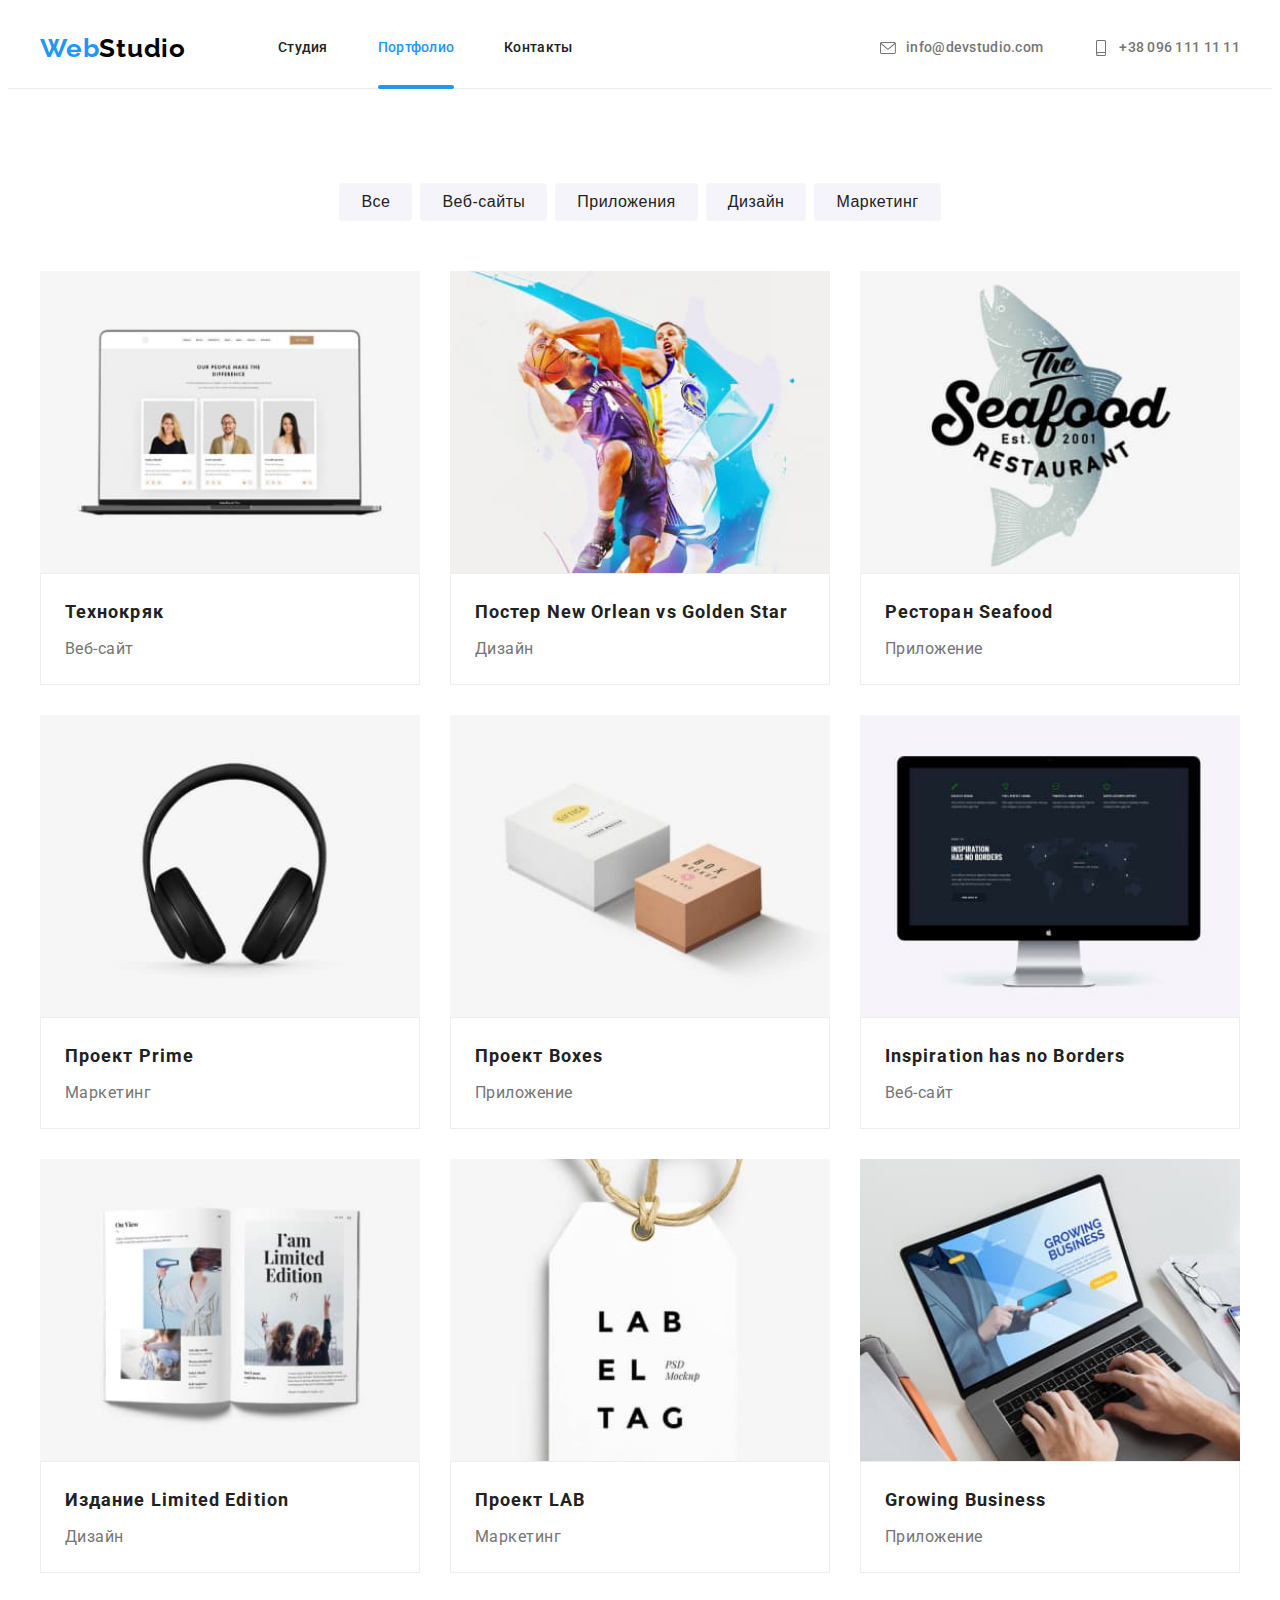
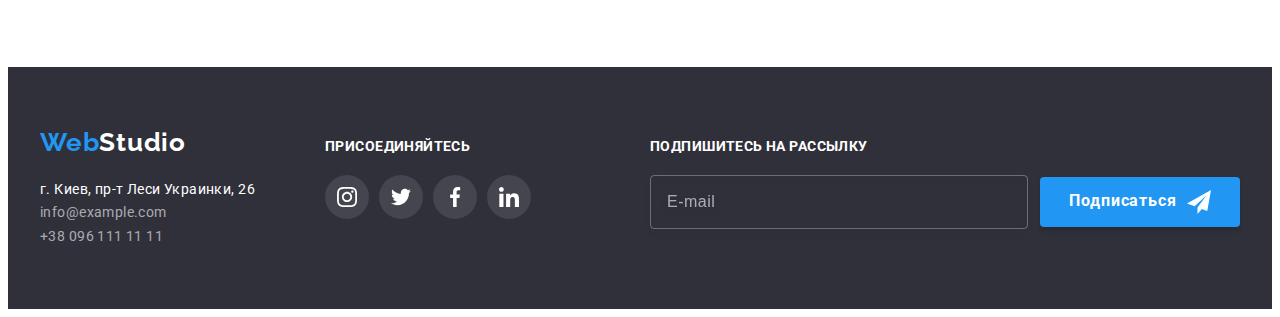
==== portfolio.html @ ab16050d "HW7" ====
<!DOCTYPE html>
<html lang="en">
<head>
    <meta charset="UTF-8">
    <meta http-equiv="X-UA-Compatible" content="IE=edge">
    <meta name="viewport" content="width=device-width, initial-scale=1.0">
    <title>Portfolio</title>
    <link rel="preconnect" href="https://fonts.googleapis.com">
    <link rel="preconnect" href="https://fonts.gstatic.com" crossorigin>
    <link href="https://fonts.googleapis.com/css2?family=Raleway:wght@700&family=Roboto:wght@400;500;700;900&display=swap"
        rel="stylesheet">
    <link rel="stylesheet" href="https://cdnjs.cloudflare.com/ajax/libs/modern-normalize/1.1.0/modern-normalize.min.css"
        integrity="sha512-wpPYUAdjBVSE4KJnH1VR1HeZfpl1ub8YT/NKx4PuQ5NmX2tKuGu6U/JRp5y+Y8XG2tV+wKQpNHVUX03MfMFn9Q=="
        crossorigin="anonymous" referrerpolicy="no-referrer" />    
    <!-- <link rel="stylesheet" href="./css/styles.css"> -->
    <link rel="stylesheet" href="./css/main.min.css">
</head>
<body>
    <header class="header">
    <div class="conteiner header__conteiner">
        <nav class="main-nav">
            <a href="./index.html" class="logo">Web<span class="main-nav__logo">Studio</span></a>
            <ul class="navigation">
                <li class="navigation__item"><a href="./index.html"
                        class="navigation__link">Студия</a></li>
                <li class="navigation__item"><a href="./portfolio.html" class="navigation__link navigation__link--active">Портфолио</a></li>
                <li class="navigation__item"><a href="" class="navigation__link">Контакты</a></li>
            </ul>
        </nav>
        <ul class="connection">
            <li class="connection__item"><a href="mailto:info@devstudio.com" class="connection__link"><svg
                        class="connection__icon">
                        <use href="./images/icons.svg#icon-envelope-hover-1">
                        </use>
                    </svg>info@devstudio.com</a></li>
            <li class="connection__item"><a href="tel:+380961111111" class="connection__link"><svg class="connection__icon">
                        <use href="./images/icons.svg#icon-smartphone-1">
                        </use>
                    </svg>+38 096 111 11 11</a></li>
        </ul>
    </div>
    </header>
    <main>
        <!--Filters-->
        <section class="section">
            <div class="conteiner">
                <h1 class="visually-hidden">Виды наших работ</h1>
                <ul class="filters-list">
                    <li class="item">
                        <button class="button" type="button">Все</button>
                    </li>
                    <li class="item">
                        <button class="button" type="button">Веб-сайты</button>
                    </li>
                    <li class="item">
                        <button class="button" type="button">Приложения</button>
                    </li>
                    <li class="item">
                        <button class="button" type="button">Дизайн</button>
                    </li>
                    <li class="item">
                        <button class="button" type="button">Маркетинг</button>
                    </li>
                </ul>

                <ul class="example-list">
                    <li class="example-item">
                        <a href="" class="example-link">
                            <div class="example-card-overlay">
                                <img src="./images/project1.jpg" alt="проэкт Технокряк" width="370">
                                <p class="example-text-overlay">
                                    Ресурс предлагает комплексные предложения с разным уровнем
                                    функционала и сервисов. Все это позволит посетителю получить
                                    исчерпывающие сведения о компании или частном лице.
                                </p>
                            </div>
                            <div class="example-card">
                                <h2 class="example-title">Технокряк</h2>
                                <p class="example-text">Веб-сайт</p>
                            </div>
                        </a>
                    </li>
                    <li class="example-item">
                        <a href="" class="example-link">
                            <div class="example-card-overlay">
                                <img src="./images/project2.jpg" alt="Постер New Orlean vs Golden Star" width="370">
                                <p class="example-text-overlay">
                                    Ресурс предлагает комплексные предложения с разным уровнем
                                    функционала и сервисов. Все это позволит посетителю получить
                                    исчерпывающие сведения о компании или частном лице.
                                </p>
                            </div>
                                    <div class="example-card">
                                        <h2 class="example-title">Постер New Orlean vs Golden Star</h2>
                                        <p class="example-text">Дизайн</p>
                                    </div>
                        </a>
                    </li>
                    <li class="example-item">
                        <a href="" class="example-link">
                            <div class="example-card-overlay">
                                <img src="./images/project3.jpg" alt="Ресторан Seafood" width="370">
                                <p class="example-text-overlay">
                                    Ресурс предлагает комплексные предложения с разным уровнем
                                    функционала и сервисов. Все это позволит посетителю получить
                                    исчерпывающие сведения о компании или частном лице.
                                </p>
                            </div>
                            <div class="example-card">
                                <h2 class="example-title">Ресторан Seafood</h2>
                                <p class="example-text">Приложение</p>
                            </div>
                        </a>
                    </li>
                    <li class="example-item">
                        <a href="" class="example-link">
                            <div class="example-card-overlay">
                                    <img src="./images/project4.jpg" alt="Проект Prime" width="370">
                                    <p class="example-text-overlay">
                                        Ресурс предлагает комплексные предложения с разным уровнем
                                        функционала и сервисов. Все это позволит посетителю получить
                                        исчерпывающие сведения о компании или частном лице.
                                    </p>
                            </div>
                            <div class="example-card">
                                <h2 class="example-title">Проект Prime</h2>
                                <p class="example-text">Маркетинг</p>
                            </div>
                        </a>
                    </li>
                    <li class="example-item">
                        <a href="" class="example-link">
                            <div class="example-card-overlay">
                                    <img src="./images/project5.jpg" alt="Проект Boxes" width="370">
                                    <p class="example-text-overlay">
                                        Ресурс предлагает комплексные предложения с разным уровнем
                                        функционала и сервисов. Все это позволит посетителю получить
                                        исчерпывающие сведения о компании или частном лице.
                                    </p>
                            </div>
                            <div class="example-card">
                                <h2 class="example-title">Проект Boxes</h2>
                                <p class="example-text">Приложение</p>
                            </div>
                        </a>
                    </li>
                    <li class="example-item">
                        <a href="" class="example-link">
                            <div class="example-card-overlay">
                                    <img src="./images/project6.jpg" alt="Inspiration has no Borders" width="370">
                                    <p class="example-text-overlay">
                                        Ресурс предлагает комплексные предложения с разным уровнем
                                        функционала и сервисов. Все это позволит посетителю получить
                                        исчерпывающие сведения о компании или частном лице.
                                    </p>
                            </div>
                            <div class="example-card">
                                <h2 class="example-title">Inspiration has no Borders</h2>
                                <p class="example-text">Веб-сайт</p>
                            </div>
                        </a>
                    </li>
                    <li class="example-item">
                        <a href="" class="example-link">
                            <div class="example-card-overlay">
                                    <img src="./images/project7.jpg" alt="Издание Limited Edition" width="370">
                                    <p class="example-text-overlay">
                                        Ресурс предлагает комплексные предложения с разным уровнем
                                        функционала и сервисов. Все это позволит посетителю получить
                                        исчерпывающие сведения о компании или частном лице.
                                    </p>
                            </div>
                            <div class="example-card">
                                <h2 class="example-title">Издание Limited Edition</h2>
                                <p class="example-text">Дизайн</p>
                            </div>
                        </a>
                    </li>
                    <li class="example-item">
                        <a href="" class="example-link">
                            <div class="example-card-overlay">
                                    <img src="./images/project8.jpg" alt="Проект LAB" width="370">
                                    <p class="example-text-overlay">
                                        Ресурс предлагает комплексные предложения с разным уровнем
                                        функционала и сервисов. Все это позволит посетителю получить
                                        исчерпывающие сведения о компании или частном лице.
                                    </p>
                            </div>
                            <div class="example-card">
                                <h2 class="example-title">Проект LAB</h2>
                                <p class="example-text">Маркетинг</p>
                            </div>
                        </a>
                    </li>
                    <li class="example-item">
                        <a href="" class="example-link">
                            <div class="example-card-overlay">
                                    <img src="./images/project9.jpg" alt="Growing Business" width="370">
                                    <p class="example-text-overlay">
                                        Ресурс предлагает комплексные предложения с разным уровнем
                                        функционала и сервисов. Все это позволит посетителю получить
                                        исчерпывающие сведения о компании или частном лице.
                                    </p>
                            </div>
                            <div class="example-card">
                                <h2 class="example-title">Growing Business</h2>
                                <p class="example-text">Приложение</p>
                            </div>
                        </a>
                    </li>
                </ul>
            </div>
        </section>
    </main>
    
<!--Address-->

<footer class="footer-content">
    <div class="conteiner footer-cont">
        <div class="footer-address">
            <a href="./index.html" class="logo link">Web<span class="address__logo">Studio</span></a>
            <address class="address">
                <ul class="address__list">
                    <li class="address__item"><a href="https://goo.gl/maps/u7s4JfAXsdi9T45p8" class="address__map"
                            target="_blank" rel="noopener, noindex, nofollow">г. Киев, пр-т Леси Украинки, 26</a></li>
                    <li class="address__item"><a href="mailto:info@example.com" class="address__link">info@example.com
                        </a>
                    </li>
                    <li class="address__item"><a href="tel:+380961111111" class="address__link">+38 096 111 11 11</a>
                    </li>
                </ul>
            </address>
        </div>
        <div class="footer-social">
            <h2 class="footer-social__title">присоединяйтесь</h2>
            <ul class="footer-social__list">
                <li class="footer-social__item">
                    <a href="" class="footer-social__link">
                        <svg class="footer-social__icon" width="20" height="20">
                            <use href="./images/icons.svg#icon-instagram"></use>
                        </svg>
                    </a>
                </li>
                <li class="footer-social__item">
                    <a href="" class="footer-social__link">
                        <svg class="footer-social__icon" width="20" height="20">
                            <use href="./images/icons.svg#icon-twitter"></use>
                        </svg>
                    </a>
                </li>
                <li class="footer-social__item">
                    <a href="" class="footer-social__link">
                        <svg class="footer-social__icon" width="20" height="20">
                            <use href="./images/icons.svg#icon-facebook"></use>
                        </svg>
                    </a>
                </li>
                <li class="footer-social__item">
                    <a href="" class="footer-social__link">
                        <svg class="footer-social__icon" width="20" height="20">
                            <use href="./images/icons.svg#icon-linkedin"></use>
                        </svg>
                    </a>
                </li>
            </ul>
        </div>
        <form class="subscribe-form">
            <label class="subscribe-form__title" for="subscribe-mail">Подпишитесь на рассылку</label>
            <div class="subscribe-form__container">
                <input type="email" placeholder="E-mail" name="subscribe-mail" id="subscribe-mail"
                    class="subscribe-form__mail" />
                <button type="submit" class="subscribe-button">
                    Подписаться
                    <svg class="subscribe-button__icon" width="24" height="24">
                        <use href="./images/icons.svg#icon-icon-send"></use>
                    </svg>
                </button>
            </div>
        </form>
    </div>
</footer>

</body>
</html>
---- css/styles.css ----
:root {
    --header-color: #ffffff;
    --main-title-color: #212121;
    --main-text-color: #757575;
    --accent-color: #2196F3;
    --background-color : #2F303A;
    --header-link : #212121;
    --timing-duration : 250ms cubic-bezier(0.4, 0, 0.2, 1) ;
}
p,
h1,
h2,
h3,
h4,
h5,
h6 {
    margin: 0px;
}

ul {
    list-style: none;
    padding-left: 0px;
    margin: 0px;
}

img {
    display: block;
}

.link {
    text-decoration: none;
}

body {
    font-family: 'Roboto', sans-serif;
    color: var(--main-title-color);
}

.conteiner {
    width: 1200px;
    padding-right: 15px;
    padding-left: 15px;
    margin: 0 auto;
}
.section {
    padding-top: 94px;
    padding-bottom: 94px;
}


.visually-hidden {
    position: absolute;
    white-space: nowrap;
    width: 1px;
    height: 1px;
    overflow: hidden;
    border: 0;
    padding: 0;
    clip: rect(0 0 0 0);
    clip-path: inset(50%);
    margin: -1px;
}

.section__title {
    font-weight: 700;
    font-size: 36px;
    line-height: 1.17;
    letter-spacing: 0.03em;
    color: var(--main-title-color);
    text-align: center;
    margin-bottom: 50px;
}

/* ------------Logo------------- */
.logo {
    font-family: 'Raleway';
    font-weight: 700;
    font-size: 26px;
    line-height: 1.19;
    letter-spacing: 0.03em;
    color: var(--accent-color);
    width: 145px;
    text-decoration: none;
}

.main-nav__logo {
    color: #000000;
}

.address__logo {
    color: var(--header-color);
}

/* --------------Button ----------*/
.button {
    color: var(--title-text-color);
    background-color: #f5f4fa;
    font-weight: 500;
    font-size: 16px;
    line-height: 1.6;
    text-align: center;
    letter-spacing: 0.03em;
    cursor: pointer;
    border: transparent;
    border-radius: 4px;
    padding: 6px 22px;

    transition: background-color var(--timing-duration),
        color var(--timing-duration), box-shadow var(--timing-duration);
}

.button.button__blue {
    width: 200px;
    height: 50px;
    padding-top: 10px;
    padding-bottom: 10px;
    color: var(--header-color);
    background-color: var(--accent-color);
    cursor: pointer;
}

.button.button__blue:hover,
.button.button__blue:focus,
.button.button__blue:active {
    background-color: #1a8feb;
    color: var(--header-color);
}

.button:hover,
.button:focus,
.button:active {
    background-color: var(--accent-color);
    color: var(--header-color);
    box-shadow: 0px 3px 1px rgba(0, 0, 0, 0.1),
        0px 1px 2px rgba(0, 0, 0, 0.08),
        0px 2px 2px rgba(0, 0, 0, 0.12);
    border-radius: 4px;
}


/* ----Header--------- */

.header {
    border-bottom : 1px solid #ececec;
}
.conteiner.header__conteiner {
    display: flex;
    align-items: center;
}
.main-nav {
    display: flex;
    align-items: center;
}
.navigation {
    display: flex;
    align-items: center;
    margin-left: 93px;
}
.navigation__item {
    position: relative;
}

.main-nav .navigation__item:not(:last-child) {
    margin-right: 50px;
}
.navigation__link {
    display: inline-block;
    font-weight: 500;
    font-size: 14px;
    line-height: 1.14;
    letter-spacing: 0.02em;
    color: var(--header-link);
    text-decoration: none;
    list-style: none;
    padding-top: 32px;
    padding-bottom: 32px;

    transition: color var(--timing-duration);
}
.navigation__link:hover,
.navigation__link:focus,
.navigation__link:active {
    color: var(--accent-color);
}
.navigation__link.navigation__link--active {
    color: var(--accent-color);
}

.navigation__link.navigation__link--active::after {
    position: absolute;
    content: "";
    width: 100%;
    height: 4px;
    left: 0;
    bottom: -1px;
    border-radius: 2px;
    background-color: var(--accent-color);
}

.connection {
    display: flex;
    margin-left: auto;
    align-items: center;
}
.connection .connection__item+.connection__item {
    margin-left: 50px;
}
.connection__link {
    font-weight: 500;
    font-size: 14px;
    line-height: 1.14;
    letter-spacing: 0.02em;
    color: var(--main-text-color);
    text-decoration: none;
    list-style: none;
    padding-top: 32px;
    padding-bottom: 32px;

    transition: color var(--timing-duration);
}

.connection__link:hover,
.connection__link:focus,
.connection__link:active {
    color: var(--accent-color);
}
.connection__link:hover .connection__icon,
.connection__link:focus .connection__icon,
.connection__link:active .connection__icon {
    fill: var(--accent-color);
}
.connection .connection__link {
    display: flex;
}
.connection__icon {
    width: 16px;
    height: 16px;
    padding: 0;
    margin: 0 10px 0 0;
    align-items: center;
    fill: #757575;
}

/*----------Hero-------*/
.hero-content {
    max-width: 1600px;
    margin: 0 auto;
    background-image:linear-gradient(rgba(47, 48, 58, 0.4),rgba(47, 48, 58, 0.4)),url(../images/hero.jpg );
    background-color: #C4C4C4;
    background-size: cover;
    background-position: center;
    background-repeat: no-repeat;
    text-align: center;
    padding: 200px 0;
}
.hero-content__title {
    font-weight: 900;
    font-size: 44px;
    line-height: 1.36;
    letter-spacing: 0.06em;
    color: #FFFFFF;
    text-transform: uppercase;
    margin-top: 0px;
    margin-bottom: 30px;
}

/*----------Features-------*/

.features-section__list {
    display: flex;
    align-content: flex-start;
}
.features-section__item {
    width: 270px;
}
.features-section__list .features-section__item+.features-section__item {
    margin-left: 30px;
}
.features-section__title {
    font-weight: 700;
    font-size: 14px;
    line-height: 1.14;
    letter-spacing: 0.03em;
    color: var(--main-title-color);
    text-transform: uppercase;
    margin-top: 0px;
    margin-bottom: 10px;
}
.features-section__text {
    font-size: 14px;
    line-height: 1.71;
    letter-spacing: 0.03em;
    color: var(--main-text-color);
    margin-top: 0px;
    margin-bottom: 0px;
}
.features-section__icon  {
    display: flex;
    margin-bottom: 30px;
    height: 120px;
    background-color: #F5F4FA;
    justify-content: center;
    align-items: center;
}
.features-section__svg {
    width: 70px;
    height: 70px;
    padding: 0;
    margin: 0;
}
/*----------activities-------*/
.activities {
    padding-top: 0;
}

.activities__card-text {
    position: absolute;
    width: 100%;
    height: 70px;
    left: 0;
    bottom: 0;
    
    display: flex;
    justify-content: center;
    align-items: center;
    font-weight: 700;
    font-size: 14px;
    line-height: 1.14;
    
    letter-spacing: 0.03em;
    text-transform: uppercase;
    color: var(--header-color);
    background-color: rgba(47, 48, 58, 0.8);
}

.activities__item {
    position: relative;
}

.activities__list {
    display: flex;
    justify-content: space-between;
}

/*----------Team-------*/

.team {
    background-color: #f5f4fa;
}
.team__list {
    display: flex;
    flex-wrap: wrap;
}
.team__item {
    width: calc(100%-90px) / 4;
    margin-right: 30px;
    text-align: center;
    background: #ffffff;
    box-shadow: 0px 1px 3px rgba(0, 0, 0, 0.12),
    0px 1px 1px rgba(0, 0, 0, 0.14),
    0px 2px 1px rgba(0, 0, 0, 0.2);
    border-radius: 0px 0px 4px 4px;
}
.team__item:nth-child(4) {
    margin-right: 0px;
}
.card__title {
    font-weight: 500;
    font-size: 16px;
    line-height: 1.19;
    letter-spacing: 0.03em;
    color: var(--main-title-color);
    margin-bottom: 10px;
}
.card__text {
    font-size: 16px;
    line-height: 1.19;
    letter-spacing: 0.03em;
    color: var(--main-text-color);
    margin-bottom: 16px;
}
.card {
  padding-top: 30px;
  padding-bottom: 30px;
}
.card__link {
    display: flex;
    width: 44px;
    height: 44px;
    border-radius: 50%;
    justify-content: center;
    align-items: center; 
    background-color: var(--header-color);

    transition: background-color var(--timing-duration);
}

.card__list {
    display: flex;
    justify-content: center;
}
.card__item+.card__item {
    margin-left: 10px;
}
.card__icon {
    fill: #AFB1B8;
}
.card__link:hover,
.card__link:focus,
.card__link:active {
    background-color:var(--accent-color);
}
.card__link:hover .card__icon,
.card__link:focus .card__icon,
.card__link:active .card__icon {
    fill: #FFFFFF;
}

/*-------Client-----------*/
.client-list {
    display: flex;
    justify-content: center;
    align-items: center;
}

.client-list__item+.client-list__item {
    margin-left: 30px;
}
.client-list__link {
  
    width: 170px;
    height: 92px;
    display: flex;
    justify-content: center;
    color: #AFB1B8;
    align-items: center;
    border: 1px solid #AFB1B8;
    box-sizing: border-box;
    border-radius: 4px;
    cursor: pointer;

    transition: color var(--timing-duration), border-color var(--timing-duration);
}
.client-list__link:hover,
.client-list__link:focus,
.client-list__link:active {
    color: var(--accent-color);
    border-color: var(--accent-color);
}
.client-list__icon {
    fill: currentColor;
}

/*-------Footer-------*/
.footer-content {
    background-color: var(--background-color);
    padding-top: 60px;
    padding-bottom: 60px;
}
.address {
    margin-top: 20px;
}
.adddress__list .address__item:not(:last-child) {
    margin-bottom: 9px;
}
.address__map {
    font-family: 'Roboto';
    font-style: normal;
    font-weight: 400;
    font-size: 14px;
    line-height: 1.71;
    letter-spacing: 0.03em;
    color: #FFFFFF;
    text-decoration: none;

    transition: color var(--timing-duration);
}
.address__map:hover,
.address__map:focus,
.address__map:active {
    color: var(--accent-color);
}
.address__link {
    font-family: 'Roboto';
    font-style: normal;
    font-weight: 400;
    font-size: 14px;
    line-height: 1.71;
    letter-spacing: 0.03em;
    color: rgba(255, 255, 255, 0.6);
    text-decoration: none;
    transition: background-color var(--timing-duration);

}
.address__link:hover,
.address__link:focus,
.address__link:active {
    color: var(--accent-color);
}

.footer-social__title {
    display: block;
    font-weight: 700;
    font-size: 14px;
    line-height: 1.14;
    letter-spacing: 0.03em;
    color: var(--header-color);
    text-transform: uppercase;
    margin-top: 0px;
    margin-bottom: 20px;
}
.footer-cont {
    display: flex;
    align-items: baseline;
}
.footer-social {
    margin-left: 70px;
}
.footer-social__link {
    background: rgba(255, 255, 255, 0.1);
    display: flex;
    width: 44px;
    height: 44px;
    border-radius: 50%;
    justify-content: center;
    align-items: center;
    transition: background-color var(--timing-duration);
}

.footer-social__list {
    display: flex;
    justify-content: center;
}

.footer-social__item+.footer-social__item {
    margin-left: 10px;
}

.footer-social__icon {
    fill: #FFFFFF;
}

.footer-social__link:hover,
.footer-social__link:focus,
.footer-social__link:active {
    background-color: var(--accent-color);
}
/* -----Subscribe form----- */
.subscribe-form {
    margin-left: auto;
}

.subscribe-form__container {
    display: flex;
    align-items: center;
}

.subscribe-form__title {
    display: block;
    font-weight: 700;
    font-size: 14px;
    line-height: 1.14;
    margin-bottom: 20px;
    letter-spacing: 0.03em;
    text-transform: uppercase;
    color: var(--header-color);
}

.subscribe-form__mail {
    width: 358px;
    min-height: 50px;
    background-color: transparent;
    margin-right: 12px;
    padding-left: 16px;

    font-size: 16px;
    line-height: 1.25;
    align-items: center;
    letter-spacing: 0.03em;
    color: var(--header-color);

    border: 1px solid rgba(255, 255, 255, 0.3);
    filter: drop-shadow(0px 4px 4px rgba(0, 0, 0, 0.15));
    border-radius: 4px;
    transition: border-color var(--timing-duration);
}

.subscribe-form__mail::placeholder {
    color: rgba(255, 255, 255, 0.6);
}

.subscribe-form__mail:focus {
    border-color: var(--accent-color);
}

.subscribe-button {
    display: flex;
    justify-content: center;
    align-items: center;

    width: 200px;
    height: 50px;
    cursor: pointer;
    color: var(--header-color);
    background-color: var(--accent-color);
    border-color: transparent;

    font-family: inherit;
    font-weight: 700;
    font-size: 16px;
    line-height: 1.8;
    text-align: center;
    letter-spacing: 0.06em;

    box-shadow: 0px 4px 4px rgba(0, 0, 0, 0.15);
    border-radius: 4px;
}

.subscribe-button__icon {
    margin-left: 10px;
}
/*----------Filter-------*/
.filters {
    padding-top: 94px;
    padding-bottom: 94px;
}

.filters-list {
    display: flex;
    justify-content: center;
    margin-bottom: 50px;
}

.filters-list .item:not(:last-child) {
    margin-right: 8px;
}

/*----------Filter result-------*/
.example-list {
    display: flex;
    flex-wrap: wrap;
}
.example-list .example-link:hover,
.example-list .example-link:focus {
    box-shadow: 0px 1px 1px rgba(0, 0, 0, 0.12),
    0px 4px 4px rgba(0, 0, 0, 0.06),
    1px 4px 6px rgba(0, 0, 0, 0.16);
}
.example-item {
    width: calc((100% - 60px) / 3);
    margin-right: 30px;
    margin-bottom: 30px;
    background: #ffffff;
}
.example-title {
    font-weight: 700;
    font-size: 18px;
    line-height: 2;
    letter-spacing: 0.06em;
    color: var(--main-title-color);
    margin-bottom: 4px;
}
.example-text {
    font-size: 16px;
    line-height: 1.88;
    letter-spacing: 0.03em;
    color: var(--main-text-color);
}
.example-item:nth-child(3n) {
    margin-right: 0px;
}

.example-item:nth-last-child(-n + 3) {
    margin-bottom: 0px;
}
.example-link {
    text-decoration: none;
    display: block;
    transition: box-shadow var(--timing-duration);
}

.example-card {
    padding: 20px 24px;
    border: 1px solid #eeeeee;
}
.example-card-overlay {
    position: relative;
    overflow: hidden;
}
.example-text-overlay {
    position: absolute;
    content: "";
    top: 0;
    left: 0;
    width: 100%;
    height: 100%;

    font-size: 18px;
    line-height: 1.5;
    color: var(--header-color);
    padding: 64px 24px;
    background-color: rgba(33, 150, 243, 0.9);
    transform: translateY(100%);
    transition: transform var(--timing-duration);
}
.example-link:hover .example-text-overlay,
.example-link:focus .example-text-overlay {
    transform: translateY(0);
}

.example-text-overlay {
    font-size: 18px;
    line-height: 1.5;
    color: var(--header-color);
    padding: 64px 24px;
}
/* ---------------Modal------------- */
.backdrop {
    position: fixed;
    top: 0;
    left: 0;

    width: 100%;
    height: 100%;
    background-color: rgba(0, 0, 0, 0.2);
    opacity: 1;
    transition: opacity var(--timing-duration),
        visibility var(--timing-duration);
}

.backdrop.is-hidden {
    opacity: 0;
    pointer-events: none;
    visibility: hidden;
}

.backdrop.is-hidden .modal {
    transform: translate(-50%, -50%) scale(0.5);
    transition: transform var(--timing-duration);
}

.modal {
    position: absolute;
    content: "";
    top: 50%;
    left: 50%;
    width: 528px;
    height: 581px;
    color: var(--main-text-color);
    font-family: Roboto, sans-serif;
    letter-spacing: 0.03em;
    background-color: var(--header-color);
    box-shadow: 0px 1px 3px rgba(0, 0, 0, 0.12), 0px 1px 1px rgba(0, 0, 0, 0.14),
        0px 2px 1px rgba(0, 0, 0, 0.2);
    border-radius: 4px;

    transform: translate(-50%, -50%) scale(1);
    transition: transform var(--timing-duration),
        background-color var(--timing-duration),
        box-shadow var(--timing-duration);
}

.modal-button {
    position: absolute;
    content: "";
    top: 8px;
    right: 8px;
    display: flex;
    justify-content: center;
    align-items: center;
    width: 30px;
    height: 30px;
    border-radius: 50%;
    background-color: var(--header-color);
    cursor: pointer;
    border: 1px solid rgba(0, 0, 0, 0.1);
}
.modal-icon {
    fill: currentColor;
    transition: fill var(--timing-duration);
}

.modal-button:hover .modal-icon,
.modal-button:focus .modal-icon {
    fill: var(--accent-color);
}

.form {
    padding: 40px;
    font-size: 12px;
    line-height: 1.16;
    letter-spacing: 0.01em;
}

.modal-title {
    font-weight: 700;
    font-size: 20px;
    line-height: 1.15;
    text-align: center;
    color: var(--main-title-color);
    margin-bottom: 12px;
}

.form-field {
    position: relative;
    margin-bottom: 10px;
}

.form-field.comment {
    margin-bottom: 20px;
}
.form-label {
    display: block;
    width: 100%;
    margin-bottom: 4px;
}

.form-input {
    display: block;
    width: 100%;
    height: 40px;
    padding-left: 42px;
    
    border: 1px solid rgba(33, 33, 33, 0.2);
    border-radius: 4px;
    transition: border-color var(--timing-duration);
}

.form-input:focus,
.form-input:hover {
    border-color: var(--accent-color);
}

.form-input:focus+.form-icon,
.form-input:hover+.form-icon {
    fill: var(--accent-color);
}

.form-icon {
    position: absolute;
    top: 50%;
    left: 12px;
    transform: translateY(-50%);
    transition: fill var(--timing-duration);
}

.form-comment {
    display: block;
    margin-bottom: 4px;
}

.modal-text:hover,
.modal-text:focus {
    border-color: var(--accent-color);
}

.form-check {
    position: relative;
    display: flex;
    justify-content: center;
    align-items: center;
    margin-bottom: 30px;
}

.modal-text {
    display: block;
    width: 100%;
    height: 120px;
    font-size: 12px;
    line-height: 1.16;
    letter-spacing: 0.01em;
    resize: none;
    padding: 12px 16px;

    border: 1px solid rgba(33, 33, 33, 0.2);
    border-radius: 4px;
    transition: border-color var(--timing-duration);
}

.modal-text::placeholder {
    color: rgba(117, 117, 117, 0.5);
}

.check-text {
    display: flex;
    align-items: center;
    font-size: 14px;
    line-height: 1.7;
    letter-spacing: 0.03em;
}

.box-icon {
    display: flex;
    justify-content: center;
    align-items: center;
    width: 16px;
    height: 15px;
    margin-right: 7px;
    border: 2px solid var(--header-link);
    border-radius: 2px;
    transition: background-color var(--timing-duration),
        border-color var(--timing-duration);
}

.check-input:checked+.check-text .box-icon {
    background-color: var(--accent-color);
    border-color: transparent;
}

.submit-button {
    width: 200px;
    height: 50px;

    display: flex;
    align-items: center;
    justify-content: center;

    margin-left: auto;
    margin-right: auto;
    color: var(--header-color);
    background-color: var(--accent-color);

    font-family: inherit;
    font-weight: 700;
    font-size: 16px;
    line-height: 1.8;
    text-align: center;
    letter-spacing: 0.06em;
    cursor: pointer;

    box-shadow: 0px 4px 4px rgba(0, 0, 0, 0.15);
    border-radius: 4px;
    border: transparent
}

.check-icon {
    display: flex;
    justify-content: center;
    align-items: center;
    fill: var(--header-color);
}
.policy-link {
    color: var(--accent-color);
}
---- css/main.min.css ----
body{font-family:"Roboto",sans-serif;color:var(--main-title-color)}p,h1,h2,h3,h4,h5,h6{margin:0px}ul{list-style:none;padding-left:0px;margin:0px}img{display:block;min-width:100%}.visually-hidden{position:absolute;white-space:nowrap;width:1px;height:1px;overflow:hidden;border:0;padding:0;clip:rect(0 0 0 0);clip-path:inset(50%);margin:-1px}:root{--header-color: #ffffff;--main-title-color: #212121;--main-text-color: #757575;--accent-color: #2196F3;--background-color: #2F303A;--header-link: #212121;--timing-duration: 250ms cubic-bezier(0.4, 0, 0.2, 1)}.button{color:var(--title-text-color);background-color:#f5f4fa;font-weight:500;font-size:16px;line-height:1.6;text-align:center;letter-spacing:.03em;cursor:pointer;border:rgba(0,0,0,0);border-radius:4px;padding:6px 22px;transition:background-color var(--timing-duration),color var(--timing-duration),box-shadow var(--timing-duration)}.button.button__blue{width:200px;height:50px;padding-top:10px;padding-bottom:10px;color:var(--header-color);background-color:var(--accent-color);cursor:pointer}.button.button__blue:hover,.button.button__blue:focus,.button.button__blue:active{background-color:#1a8feb;color:var(--header-color)}.button:hover,.button:focus,.button:active{background-color:var(--accent-color);color:var(--header-color);box-shadow:0px 3px 1px rgba(0,0,0,.1),0px 1px 2px rgba(0,0,0,.08),0px 2px 2px rgba(0,0,0,.12);border-radius:4px}.conteiner{width:1200px;padding-right:15px;padding-left:15px;margin:0 auto}.logo{font-family:"Raleway";font-weight:700;font-size:26px;line-height:1.19;letter-spacing:.03em;color:var(--accent-color);width:145px;text-decoration:none}.main-nav__logo{color:#000}.address__logo{color:var(--header-color)}.backdrop{position:fixed;top:0;left:0;width:100%;height:100%;background-color:rgba(0,0,0,.2);opacity:1;transition:opacity var(--timing-duration),visibility var(--timing-duration)}.backdrop.is-hidden{opacity:0;pointer-events:none;visibility:hidden}.backdrop.is-hidden .modal{transform:translate(-50%, -50%) scale(0.5);transition:transform var(--timing-duration)}.modal{position:absolute;content:"";top:50%;left:50%;width:528px;height:581px;color:var(--main-text-color);font-family:Roboto,sans-serif;letter-spacing:.03em;background-color:var(--header-color);box-shadow:0px 1px 3px rgba(0,0,0,.12),0px 1px 1px rgba(0,0,0,.14),0px 2px 1px rgba(0,0,0,.2);border-radius:4px;transform:translate(-50%, -50%) scale(1);transition:transform var(--timing-duration),background-color var(--timing-duration),box-shadow var(--timing-duration)}.modal-button{position:absolute;content:"";top:8px;right:8px;display:flex;justify-content:center;align-items:center;width:30px;height:30px;border-radius:50%;background-color:var(--header-color);cursor:pointer;border:1px solid rgba(0,0,0,.1)}.modal-icon{fill:currentColor;transition:fill var(--timing-duration)}.modal-button:hover .modal-icon,.modal-button:focus .modal-icon{fill:var(--accent-color)}.form{padding:40px;font-size:12px;line-height:1.16;letter-spacing:.01em}.modal-title{font-weight:700;font-size:20px;line-height:1.15;text-align:center;color:var(--main-title-color);margin-bottom:12px}.form-field{position:relative;margin-bottom:10px}.form-field.comment{margin-bottom:20px}.form-label{display:block;width:100%;margin-bottom:4px}.form-input{display:block;width:100%;height:40px;padding-left:42px;border:1px solid rgba(33,33,33,.2);border-radius:4px;transition:border-color var(--timing-duration)}.form-input:focus,.form-input:hover{border-color:var(--accent-color)}.form-input:focus+.form-icon,.form-input:hover+.form-icon{fill:var(--accent-color)}.form-icon{position:absolute;top:50%;left:12px;transform:translateY(-50%);transition:fill var(--timing-duration)}.form-comment{display:block;margin-bottom:4px}.modal-text:hover,.modal-text:focus{border-color:var(--accent-color)}.form-check{position:relative;display:flex;justify-content:center;align-items:center;margin-bottom:30px}.modal-text{display:block;width:100%;height:120px;font-size:12px;line-height:1.16;letter-spacing:.01em;resize:none;padding:12px 16px;border:1px solid rgba(33,33,33,.2);border-radius:4px;transition:border-color var(--timing-duration)}.modal-text::placeholder{color:rgba(117,117,117,.5)}.check-text{display:flex;align-items:center;font-size:14px;line-height:1.7;letter-spacing:.03em}.box-icon{display:flex;justify-content:center;align-items:center;width:16px;height:15px;margin-right:7px;border:2px solid var(--header-link);border-radius:2px;transition:background-color var(--timing-duration),border-color var(--timing-duration)}.check-input:checked+.check-text .box-icon{background-color:var(--accent-color);border-color:rgba(0,0,0,0)}.submit-button{width:200px;height:50px;display:flex;align-items:center;justify-content:center;margin-left:auto;margin-right:auto;color:var(--header-color);background-color:var(--accent-color);font-family:inherit;font-weight:700;font-size:16px;line-height:1.8;text-align:center;letter-spacing:.06em;cursor:pointer;box-shadow:0px 4px 4px rgba(0,0,0,.15);border-radius:4px;border:rgba(0,0,0,0)}.check-icon{display:flex;justify-content:center;align-items:center;fill:var(--header-color)}.policy-link{color:var(--accent-color)}.section__title{font-weight:700;font-size:36px;line-height:1.17;letter-spacing:.03em;color:var(--main-title-color);text-align:center;margin-bottom:50px}.section{padding-top:94px;padding-bottom:94px}.main-nav{display:flex;align-items:center}.navigation{display:flex;align-items:center;margin-left:93px}.navigation__item{position:relative}.navigation__item:not(:last-child){margin-right:50px}.navigation__link{display:inline-block;font-weight:500;font-size:14px;line-height:1.14;letter-spacing:.02em;color:var(--header-link);text-decoration:none;list-style:none;padding-top:32px;padding-bottom:32px;transition:color var(--timing-duration)}.navigation__link:hover,.navigation__link:focus,.navigation__link:active{color:var(--accent-color)}.navigation__link.navigation__link--active{color:var(--accent-color)}.navigation__link.navigation__link--active::after{position:absolute;content:"";width:100%;height:4px;left:0;bottom:-1px;border-radius:2px;background-color:var(--accent-color)}.header{border-bottom:1px solid #ececec}.conteiner.header__conteiner{display:flex;align-items:center}.connection{display:flex;margin-left:auto;align-items:center}.connection__link{font-weight:500;font-size:14px;line-height:1.14;letter-spacing:.02em;color:var(--main-text-color);text-decoration:none;list-style:none;padding-top:32px;padding-bottom:32px;transition:color var(--timing-duration)}.connection__link:hover,.connection__link:focus,.connection__link:active{color:var(--accent-color)}.connection .connection__item+.connection__item{margin-left:50px}.connection__link{font-weight:500;font-size:14px;line-height:1.14;letter-spacing:.02em;color:var(--main-text-color);text-decoration:none;list-style:none;padding-top:32px;padding-bottom:32px;transition:color var(--timing-duration)}.connection__link:hover,.connection__link:focus,.connection__link:active{color:var(--accent-color)}.connection__link:hover .connection__icon,.connection__link:focus .connection__icon,.connection__link:active .connection__icon{fill:var(--accent-color)}.connection .connection__link{display:flex}.connection__icon{width:16px;height:16px;padding:0;margin:0 10px 0 0;align-items:center;fill:#757575}.hero-content{max-width:1600px;margin:0 auto;background-image:linear-gradient(rgba(47, 48, 58, 0.4), rgba(47, 48, 58, 0.4)),url(../images/hero.jpg);background-color:#c4c4c4;background-size:cover;background-position:center;background-repeat:no-repeat;text-align:center;padding:200px 0}.hero-content__title{font-weight:900;font-size:44px;line-height:1.36;letter-spacing:.06em;color:#fff;text-transform:uppercase;margin-top:0px;margin-bottom:30px}.features-section__list{display:flex;align-content:flex-start}.features-section__item{width:270px}.features-section__list .features-section__item+.features-section__item{margin-left:30px}.features-section__title{font-weight:700;font-size:14px;line-height:1.14;letter-spacing:.03em;color:var(--main-title-color);text-transform:uppercase;margin-top:0px;margin-bottom:10px}.features-section__text{font-size:14px;line-height:1.71;letter-spacing:.03em;color:var(--main-text-color);margin-top:0px;margin-bottom:0px}.features-section__icon{display:flex;margin-bottom:30px;height:120px;background-color:#f5f4fa;justify-content:center;align-items:center}.features-section__svg{width:70px;height:70px;padding:0;margin:0}.activities{padding-top:0}.activities__card-text{position:absolute;width:100%;height:70px;left:0;bottom:0;display:flex;justify-content:center;align-items:center;font-weight:700;font-size:14px;line-height:1.14;letter-spacing:.03em;text-transform:uppercase;color:var(--header-color);background-color:rgba(47,48,58,.8)}.activities__item{position:relative}.activities__list{display:flex;justify-content:space-between}.team{background-color:#f5f4fa}.team__list{display:flex;flex-wrap:wrap}.team__item{width:calc(100% - 90px)/4;margin-right:30px;text-align:center;background:#fff;box-shadow:0px 1px 3px rgba(0,0,0,.12),0px 1px 1px rgba(0,0,0,.14),0px 2px 1px rgba(0,0,0,.2);border-radius:0px 0px 4px 4px}.team__item:nth-child(4){margin-right:0px}.card__title{font-weight:500;font-size:16px;line-height:1.19;letter-spacing:.03em;color:var(--main-title-color);margin-bottom:10px}.card__text{font-size:16px;line-height:1.19;letter-spacing:.03em;color:var(--main-text-color);margin-bottom:16px}.card{padding-top:30px;padding-bottom:30px}.card__list{display:flex;justify-content:center}.card__icon{fill:#afb1b8}.card__link{display:flex;width:44px;height:44px;border-radius:50%;justify-content:center;align-items:center;background-color:var(--header-color);transition:background-color var(--timing-duration)}.card__link:hover,.card__link:focus,.card__link:active{background-color:var(--accent-color)}.card__link:hover .card__icon,.card__link:focus .card__icon,.card__link:active .card__icon{fill:#fff}.card__item+.card__item{margin-left:10px}.client-list{display:flex;justify-content:center;align-items:center}.client-list__icon{fill:currentColor}.client-list__item+.client-list__item{margin-left:30px}.client-list__link{width:170px;height:92px;display:flex;justify-content:center;color:#afb1b8;align-items:center;border:1px solid #afb1b8;box-sizing:border-box;border-radius:4px;cursor:pointer;transition:color var(--timing-duration),border-color var(--timing-duration)}.client-list__link:hover,.client-list__link:focus,.client-list__link:active{color:var(--accent-color);border-color:var(--accent-color)}.filters{padding-top:94px;padding-bottom:94px}.filters-list{display:flex;justify-content:center;margin-bottom:50px}.filters-list .item:not(:last-child){margin-right:8px}.example-list{display:flex;flex-wrap:wrap}.example-list .example-link:hover,.example-list .example-link:focus{box-shadow:0px 1px 1px rgba(0,0,0,.12),0px 4px 4px rgba(0,0,0,.06),1px 4px 6px rgba(0,0,0,.16)}.example-item{width:calc((100% - 60px)/3);margin-right:30px;margin-bottom:30px;background:#fff}.example-title{font-weight:700;font-size:18px;line-height:2;letter-spacing:.06em;color:var(--main-title-color);margin-bottom:4px}.example-text{font-size:16px;line-height:1.88;letter-spacing:.03em;color:var(--main-text-color)}.example-item:nth-child(3n){margin-right:0px}.example-item:nth-last-child(-n+3){margin-bottom:0px}.example-link{text-decoration:none;display:block;transition:box-shadow var(--timing-duration)}.example-card{padding:20px 24px;border:1px solid #eee}.example-card-overlay{position:relative;overflow:hidden}.example-text-overlay{position:absolute;content:"";top:0;left:0;width:100%;height:100%;font-size:18px;line-height:1.5;color:var(--header-color);padding:64px 24px;background-color:rgba(33,150,243,.9);transform:translateY(100%);transition:transform var(--timing-duration)}.link{text-decoration:none}.example-link:hover .example-text-overlay,.example-link:focus .example-text-overlay{transform:translateY(0)}.example-text-overlay{font-size:18px;line-height:1.5;color:var(--header-color);padding:64px 24px}.footer-content{background-color:var(--background-color);padding-top:60px;padding-bottom:60px}.address{margin-top:20px}.address__link{font-family:"Roboto";font-style:normal;font-weight:400;font-size:14px;line-height:1.71;letter-spacing:.03em;color:rgba(255,255,255,.6);text-decoration:none;transition:background-color var(--timing-duration)}.address__link:hover,.address__link:focus,.address__link:active{color:var(--accent-color)}.address__map{font-family:"Roboto";font-style:normal;font-weight:400;font-size:14px;line-height:1.71;letter-spacing:.03em;color:#fff;text-decoration:none;transition:color var(--timing-duration)}.address__map:hover,.address__map:focus,.address__map:active{color:var(--accent-color)}.adddress__list .address__item:not(:last-child){margin-bottom:9px}.footer-social__title{display:block;font-weight:700;font-size:14px;line-height:1.14;letter-spacing:.03em;color:var(--header-color);text-transform:uppercase;margin-top:0px;margin-bottom:20px}.footer-cont{display:flex;align-items:baseline}.footer-social{margin-left:70px}.footer-social__icon{fill:#fff}.footer-social__list{display:flex;justify-content:center}.footer-social__link{background:rgba(255,255,255,.1);display:flex;width:44px;height:44px;border-radius:50%;justify-content:center;align-items:center;transition:background-color var(--timing-duration)}.footer-social__link:hover,.footer-social__link:focus,.footer-social__link:active{background-color:var(--accent-color)}.footer-social__item+.footer-social__item{margin-left:10px}.subscribe-form{margin-left:auto}.subscribe-form__container{display:flex;align-items:center}.subscribe-form__title{display:block;font-weight:700;font-size:14px;line-height:1.14;margin-bottom:20px;letter-spacing:.03em;text-transform:uppercase;color:var(--header-color)}.subscribe-form__mail{width:358px;min-height:50px;background-color:rgba(0,0,0,0);margin-right:12px;padding-left:16px;font-size:16px;line-height:1.25;align-items:center;letter-spacing:.03em;color:var(--header-color);border:1px solid rgba(255,255,255,.3);filter:drop-shadow(0px 4px 4px rgba(0, 0, 0, 0.15));border-radius:4px;transition:border-color var(--timing-duration)}.subscribe-form__mail::placeholder{color:rgba(255,255,255,.6)}.subscribe-form__mail:focus{border-color:var(--accent-color)}.subscribe-button{display:flex;justify-content:center;align-items:center;width:200px;height:50px;cursor:pointer;color:var(--header-color);background-color:var(--accent-color);border-color:rgba(0,0,0,0);font-family:inherit;font-weight:700;font-size:16px;line-height:1.8;text-align:center;letter-spacing:.06em;box-shadow:0px 4px 4px rgba(0,0,0,.15);border-radius:4px}.subscribe-button__icon{margin-left:10px}/*# sourceMappingURL=main.min.css.map */
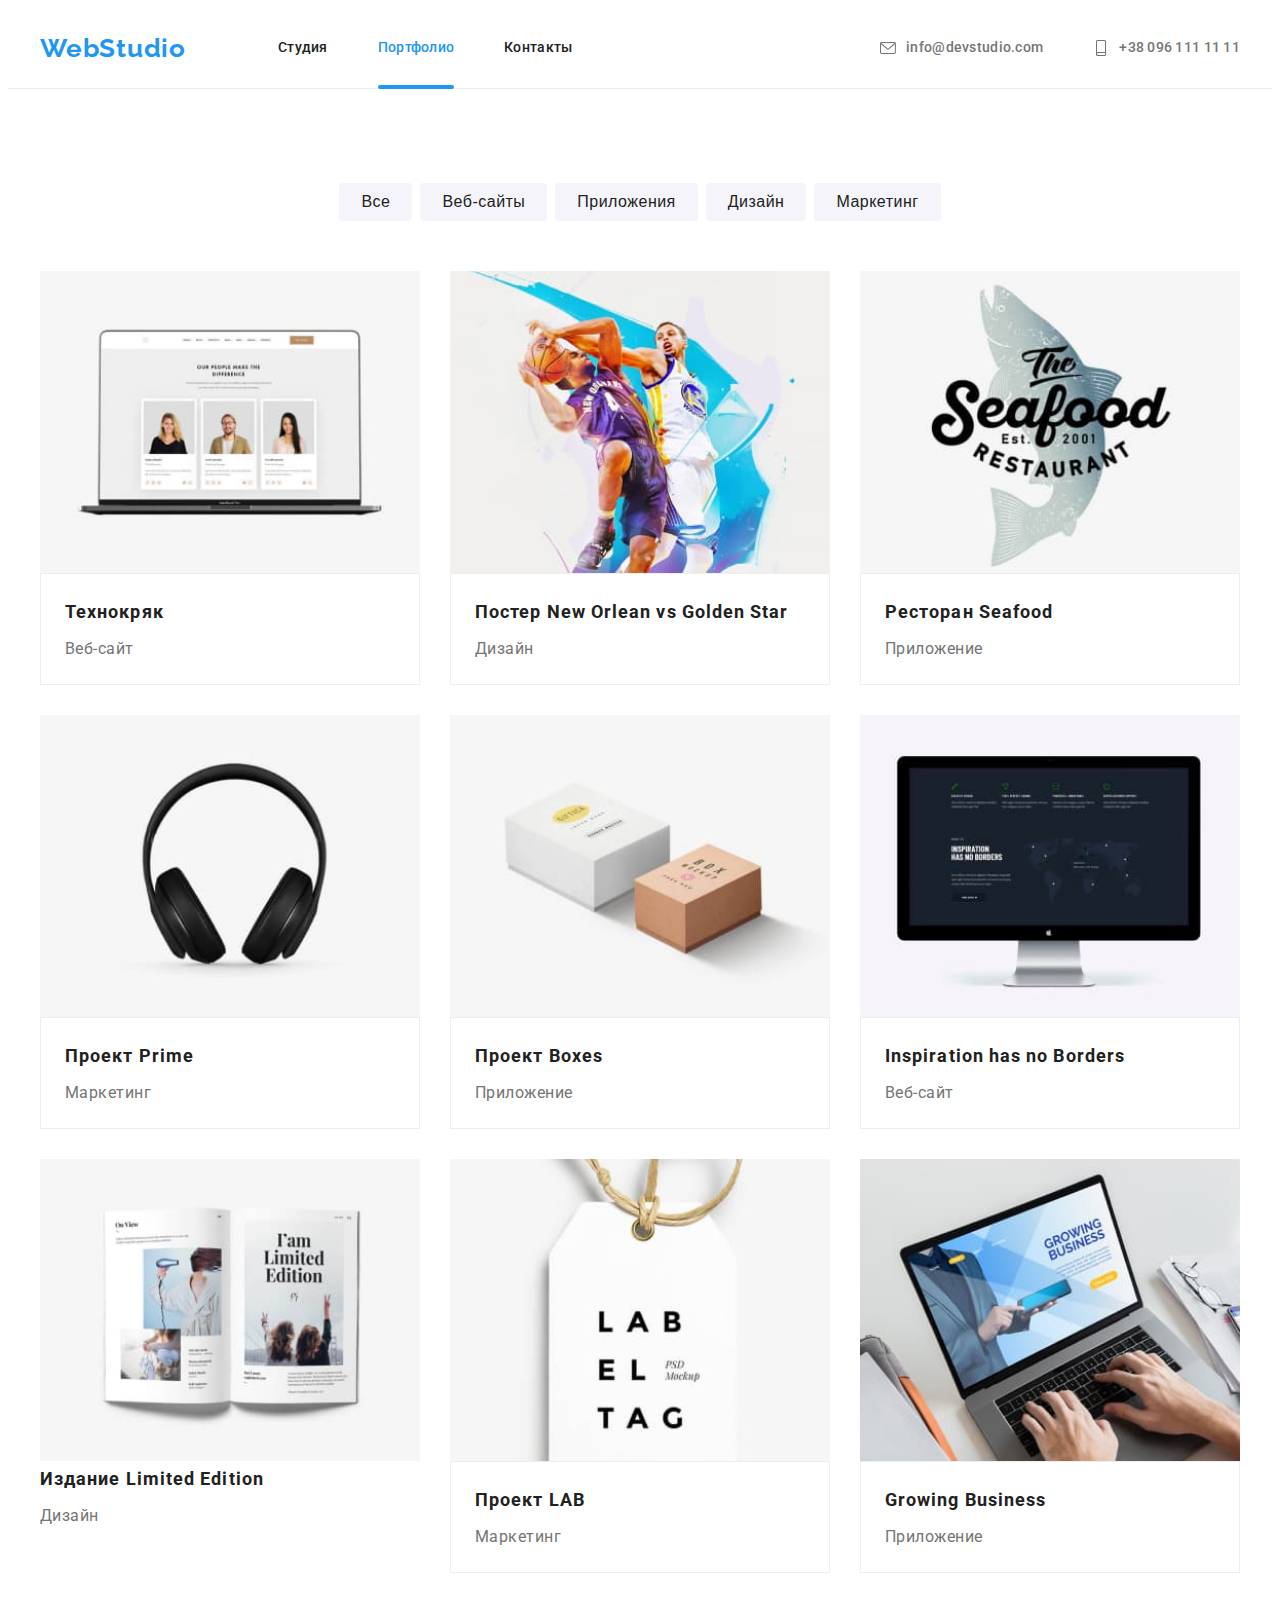
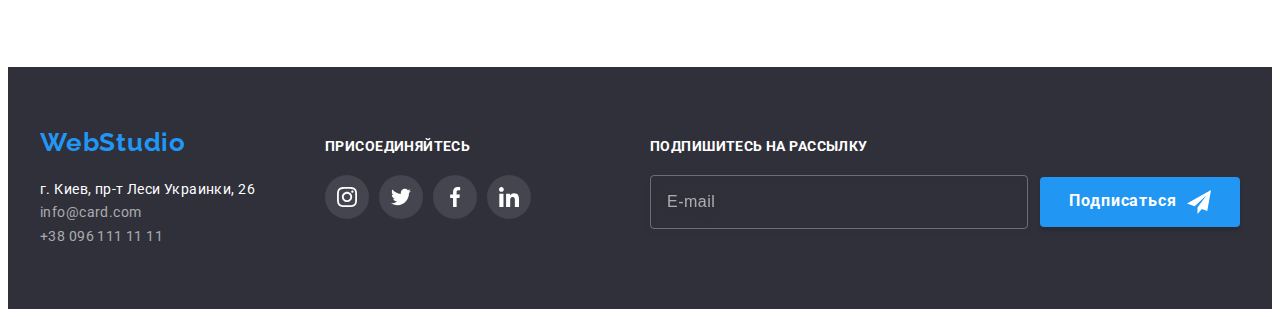
==== commit b14673a7: "revision" ====
--- a/portfolio.html
+++ b/portfolio.html
@@ -46,165 +46,165 @@
             <div class="conteiner">
                 <h1 class="visually-hidden">Виды наших работ</h1>
                 <ul class="filters-list">
-                    <li class="item">
+                    <li class="filters-list-item">
                         <button class="button" type="button">Все</button>
                     </li>
-                    <li class="item">
+                    <li class="filters-list-item">
                         <button class="button" type="button">Веб-сайты</button>
                     </li>
-                    <li class="item">
+                    <li class="filters-list-item">
                         <button class="button" type="button">Приложения</button>
                     </li>
-                    <li class="item">
+                    <li class="filters-list-item">
                         <button class="button" type="button">Дизайн</button>
                     </li>
-                    <li class="item">
+                    <li class="filters-list-item">
                         <button class="button" type="button">Маркетинг</button>
                     </li>
                 </ul>
 
-                <ul class="example-list">
-                    <li class="example-item">
-                        <a href="" class="example-link">
-                            <div class="example-card-overlay">
+                <ul class="card-list">
+                    <li class="card-list__item">
+                        <a href="" class="card-list__link">
+                            <div class="card-list__overlay">
                                 <img src="./images/project1.jpg" alt="проэкт Технокряк" width="370">
-                                <p class="example-text-overlay">
+                                <p class="card-box__text-overlay">
                                     Ресурс предлагает комплексные предложения с разным уровнем
                                     функционала и сервисов. Все это позволит посетителю получить
                                     исчерпывающие сведения о компании или частном лице.
                                 </p>
                             </div>
-                            <div class="example-card">
-                                <h2 class="example-title">Технокряк</h2>
-                                <p class="example-text">Веб-сайт</p>
-                            </div>
-                        </a>
-                    </li>
-                    <li class="example-item">
-                        <a href="" class="example-link">
-                            <div class="example-card-overlay">
+                            <div class="card-box">
+                                <h2 class="card-box__title">Технокряк</h2>
+                                <p class="card-box__text">Веб-сайт</p>
+                            </div>
+                        </a>
+                    </li>
+                    <li class="card-list__item">
+                        <a href="" class="card-list__link">
+                            <div class="card-list__overlay">
                                 <img src="./images/project2.jpg" alt="Постер New Orlean vs Golden Star" width="370">
-                                <p class="example-text-overlay">
+                                <p class="card-box__text-overlay">
                                     Ресурс предлагает комплексные предложения с разным уровнем
                                     функционала и сервисов. Все это позволит посетителю получить
                                     исчерпывающие сведения о компании или частном лице.
                                 </p>
                             </div>
-                                    <div class="example-card">
-                                        <h2 class="example-title">Постер New Orlean vs Golden Star</h2>
-                                        <p class="example-text">Дизайн</p>
+                                    <div class="card-box">
+                                        <h2 class="card-box__title">Постер New Orlean vs Golden Star</h2>
+                                        <p class="card-box__text">Дизайн</p>
                                     </div>
                         </a>
                     </li>
-                    <li class="example-item">
-                        <a href="" class="example-link">
-                            <div class="example-card-overlay">
+                    <li class="card-list__item">
+                        <a href="" class="card-list__link">
+                            <div class="card-list__overlay">
                                 <img src="./images/project3.jpg" alt="Ресторан Seafood" width="370">
-                                <p class="example-text-overlay">
+                                <p class="card-box__text-overlay">
                                     Ресурс предлагает комплексные предложения с разным уровнем
                                     функционала и сервисов. Все это позволит посетителю получить
                                     исчерпывающие сведения о компании или частном лице.
                                 </p>
                             </div>
-                            <div class="example-card">
-                                <h2 class="example-title">Ресторан Seafood</h2>
-                                <p class="example-text">Приложение</p>
-                            </div>
-                        </a>
-                    </li>
-                    <li class="example-item">
-                        <a href="" class="example-link">
-                            <div class="example-card-overlay">
+                            <div class="card-box">
+                                <h2 class="card-box__title">Ресторан Seafood</h2>
+                                <p class="card-box__text">Приложение</p>
+                            </div>
+                        </a>
+                    </li>
+                    <li class="card-list__item">
+                        <a href="" class="card-list__link">
+                            <div class="card-list__overlay">
                                     <img src="./images/project4.jpg" alt="Проект Prime" width="370">
-                                    <p class="example-text-overlay">
-                                        Ресурс предлагает комплексные предложения с разным уровнем
-                                        функционала и сервисов. Все это позволит посетителю получить
-                                        исчерпывающие сведения о компании или частном лице.
-                                    </p>
-                            </div>
-                            <div class="example-card">
-                                <h2 class="example-title">Проект Prime</h2>
-                                <p class="example-text">Маркетинг</p>
-                            </div>
-                        </a>
-                    </li>
-                    <li class="example-item">
-                        <a href="" class="example-link">
-                            <div class="example-card-overlay">
+                                    <p class="card-box__text-overlay">
+                                        Ресурс предлагает комплексные предложения с разным уровнем
+                                        функционала и сервисов. Все это позволит посетителю получить
+                                        исчерпывающие сведения о компании или частном лице.
+                                    </p>
+                            </div>
+                            <div class="card-box">
+                                <h2 class="card-box__title">Проект Prime</h2>
+                                <p class="card-box__text">Маркетинг</p>
+                            </div>
+                        </a>
+                    </li>
+                    <li class="card-list__item">
+                        <a href="" class="card-list__link">
+                            <div class="card-list__overlay">
                                     <img src="./images/project5.jpg" alt="Проект Boxes" width="370">
-                                    <p class="example-text-overlay">
-                                        Ресурс предлагает комплексные предложения с разным уровнем
-                                        функционала и сервисов. Все это позволит посетителю получить
-                                        исчерпывающие сведения о компании или частном лице.
-                                    </p>
-                            </div>
-                            <div class="example-card">
-                                <h2 class="example-title">Проект Boxes</h2>
-                                <p class="example-text">Приложение</p>
-                            </div>
-                        </a>
-                    </li>
-                    <li class="example-item">
-                        <a href="" class="example-link">
-                            <div class="example-card-overlay">
+                                    <p class="card-box__text-overlay">
+                                        Ресурс предлагает комплексные предложения с разным уровнем
+                                        функционала и сервисов. Все это позволит посетителю получить
+                                        исчерпывающие сведения о компании или частном лице.
+                                    </p>
+                            </div>
+                            <div class="card-box">
+                                <h2 class="card-box__title">Проект Boxes</h2>
+                                <p class="card-box__text">Приложение</p>
+                            </div>
+                        </a>
+                    </li>
+                    <li class="card-list__item">
+                        <a href="" class="card-list__link">
+                            <div class="card-list__overlay">
                                     <img src="./images/project6.jpg" alt="Inspiration has no Borders" width="370">
-                                    <p class="example-text-overlay">
-                                        Ресурс предлагает комплексные предложения с разным уровнем
-                                        функционала и сервисов. Все это позволит посетителю получить
-                                        исчерпывающие сведения о компании или частном лице.
-                                    </p>
-                            </div>
-                            <div class="example-card">
-                                <h2 class="example-title">Inspiration has no Borders</h2>
-                                <p class="example-text">Веб-сайт</p>
-                            </div>
-                        </a>
-                    </li>
-                    <li class="example-item">
-                        <a href="" class="example-link">
-                            <div class="example-card-overlay">
+                                    <p class="card-box__text-overlay">
+                                        Ресурс предлагает комплексные предложения с разным уровнем
+                                        функционала и сервисов. Все это позволит посетителю получить
+                                        исчерпывающие сведения о компании или частном лице.
+                                    </p>
+                            </div>
+                            <div class="card-box">
+                                <h2 class="card-box__title">Inspiration has no Borders</h2>
+                                <p class="card-box__text">Веб-сайт</p>
+                            </div>
+                        </a>
+                    </li>
+                    <li class="card-list__item">
+                        <a href="" class="card-list__link">
+                            <div class="card-list__overlay">
                                     <img src="./images/project7.jpg" alt="Издание Limited Edition" width="370">
-                                    <p class="example-text-overlay">
-                                        Ресурс предлагает комплексные предложения с разным уровнем
-                                        функционала и сервисов. Все это позволит посетителю получить
-                                        исчерпывающие сведения о компании или частном лице.
-                                    </p>
-                            </div>
-                            <div class="example-card">
-                                <h2 class="example-title">Издание Limited Edition</h2>
-                                <p class="example-text">Дизайн</p>
-                            </div>
-                        </a>
-                    </li>
-                    <li class="example-item">
-                        <a href="" class="example-link">
-                            <div class="example-card-overlay">
+                                    <p class="card-box__text-overlay">
+                                        Ресурс предлагает комплексные предложения с разным уровнем
+                                        функционала и сервисов. Все это позволит посетителю получить
+                                        исчерпывающие сведения о компании или частном лице.
+                                    </p>
+                            </div>
+                            <div class="">
+                                <h2 class="card-box__title">Издание Limited Edition</h2>
+                                <p class="card-box__text">Дизайн</p>
+                            </div>
+                        </a>
+                    </li>
+                    <li class="card-list__item">
+                        <a href="" class="card-list__link">
+                            <div class="card-list__overlay">
                                     <img src="./images/project8.jpg" alt="Проект LAB" width="370">
-                                    <p class="example-text-overlay">
-                                        Ресурс предлагает комплексные предложения с разным уровнем
-                                        функционала и сервисов. Все это позволит посетителю получить
-                                        исчерпывающие сведения о компании или частном лице.
-                                    </p>
-                            </div>
-                            <div class="example-card">
-                                <h2 class="example-title">Проект LAB</h2>
-                                <p class="example-text">Маркетинг</p>
-                            </div>
-                        </a>
-                    </li>
-                    <li class="example-item">
-                        <a href="" class="example-link">
-                            <div class="example-card-overlay">
+                                    <p class="card-box__text-overlay">
+                                        Ресурс предлагает комплексные предложения с разным уровнем
+                                        функционала и сервисов. Все это позволит посетителю получить
+                                        исчерпывающие сведения о компании или частном лице.
+                                    </p>
+                            </div>
+                            <div class="card-box">
+                                <h2 class="card-box__title">Проект LAB</h2>
+                                <p class="card-box__text">Маркетинг</p>
+                            </div>
+                        </a>
+                    </li>
+                    <li class="card-list__item">
+                        <a href="" class="card-list__link">
+                            <div class="card-list__overlay">
                                     <img src="./images/project9.jpg" alt="Growing Business" width="370">
-                                    <p class="example-text-overlay">
-                                        Ресурс предлагает комплексные предложения с разным уровнем
-                                        функционала и сервисов. Все это позволит посетителю получить
-                                        исчерпывающие сведения о компании или частном лице.
-                                    </p>
-                            </div>
-                            <div class="example-card">
-                                <h2 class="example-title">Growing Business</h2>
-                                <p class="example-text">Приложение</p>
+                                    <p class="card-box__text-overlay">
+                                        Ресурс предлагает комплексные предложения с разным уровнем
+                                        функционала и сервисов. Все это позволит посетителю получить
+                                        исчерпывающие сведения о компании или частном лице.
+                                    </p>
+                            </div>
+                            <div class="card-box">
+                                <h2 class="card-box__title">Growing Business</h2>
+                                <p class="card-box__text">Приложение</p>
                             </div>
                         </a>
                     </li>
@@ -218,12 +218,12 @@
 <footer class="footer-content">
     <div class="conteiner footer-cont">
         <div class="footer-address">
-            <a href="./index.html" class="logo link">Web<span class="address__logo">Studio</span></a>
+            <a href="./index.html" class="logo">Web<span class="address__logo">Studio</span></a>
             <address class="address">
                 <ul class="address__list">
                     <li class="address__item"><a href="https://goo.gl/maps/u7s4JfAXsdi9T45p8" class="address__map"
                             target="_blank" rel="noopener, noindex, nofollow">г. Киев, пр-т Леси Украинки, 26</a></li>
-                    <li class="address__item"><a href="mailto:info@example.com" class="address__link">info@example.com
+                    <li class="address__item"><a href="mailto:info@card.com" class="address__link">info@card.com
                         </a>
                     </li>
                     <li class="address__item"><a href="tel:+380961111111" class="address__link">+38 096 111 11 11</a>
--- a/css/styles.css
+++ b/css/styles.css
@@ -47,6 +47,13 @@
     padding-bottom: 94px;
 }
 
+.section--no-padding-top {
+    padding-top: 0;
+}
+
+.section--other-background {
+    background-color: #f5f4fa;
+}
 
 .visually-hidden {
     position: absolute;
@@ -266,17 +273,17 @@
 
 /*----------Features-------*/
 
-.features-section__list {
+.features__list {
     display: flex;
     align-content: flex-start;
 }
-.features-section__item {
+.features__item {
     width: 270px;
 }
-.features-section__list .features-section__item+.features-section__item {
+.features__list .features__item+.features__item {
     margin-left: 30px;
 }
-.features-section__title {
+.features__title {
     font-weight: 700;
     font-size: 14px;
     line-height: 1.14;
@@ -286,7 +293,7 @@
     margin-top: 0px;
     margin-bottom: 10px;
 }
-.features-section__text {
+.features__text {
     font-size: 14px;
     line-height: 1.71;
     letter-spacing: 0.03em;
@@ -294,7 +301,7 @@
     margin-top: 0px;
     margin-bottom: 0px;
 }
-.features-section__icon  {
+.features__box  {
     display: flex;
     margin-bottom: 30px;
     height: 120px;
@@ -302,16 +309,14 @@
     justify-content: center;
     align-items: center;
 }
-.features-section__svg {
+.features__svg {
     width: 70px;
     height: 70px;
     padding: 0;
     margin: 0;
 }
 /*----------activities-------*/
-.activities {
-    padding-top: 0;
-}
+
 
 .activities__card-text {
     position: absolute;
@@ -337,7 +342,7 @@
     position: relative;
 }
 
-.activities__list {
+.activities {
     display: flex;
     justify-content: space-between;
 }
@@ -345,26 +350,26 @@
 /*----------Team-------*/
 
 .team {
-    background-color: #f5f4fa;
-}
-.team__list {
     display: flex;
     flex-wrap: wrap;
 }
+
 .team__item {
-    width: calc(100%-90px) / 4;
+    width: calc(100% - 90px) / 4;
     margin-right: 30px;
     text-align: center;
     background: #ffffff;
     box-shadow: 0px 1px 3px rgba(0, 0, 0, 0.12),
-    0px 1px 1px rgba(0, 0, 0, 0.14),
-    0px 2px 1px rgba(0, 0, 0, 0.2);
+        0px 1px 1px rgba(0, 0, 0, 0.14),
+        0px 2px 1px rgba(0, 0, 0, 0.2);
     border-radius: 0px 0px 4px 4px;
 }
+
 .team__item:nth-child(4) {
     margin-right: 0px;
 }
-.card__title {
+
+.team__title {
     font-weight: 500;
     font-size: 16px;
     line-height: 1.19;
@@ -372,48 +377,59 @@
     color: var(--main-title-color);
     margin-bottom: 10px;
 }
-.card__text {
+
+.team__text {
     font-size: 16px;
     line-height: 1.19;
     letter-spacing: 0.03em;
     color: var(--main-text-color);
     margin-bottom: 16px;
 }
-.card {
-  padding-top: 30px;
-  padding-bottom: 30px;
-}
-.card__link {
+
+
+.team__card {
+    padding-top: 30px;
+    padding-bottom: 30px;
+
+}
+
+
+.social {
+    display: flex;
+    justify-content: center;
+}
+
+.social__icon {
+    fill: #AFB1B8;
+}
+
+.social__link {
     display: flex;
     width: 44px;
     height: 44px;
     border-radius: 50%;
     justify-content: center;
-    align-items: center; 
+    align-items: center;
     background-color: var(--header-color);
 
     transition: background-color var(--timing-duration);
-}
-
-.card__list {
-    display: flex;
-    justify-content: center;
-}
-.card__item+.card__item {
+  
+}
+
+ .social__link:hover,
+ .social__link:focus,
+ .social__link:active {
+     background-color: var(--accent-color);
+ }
+
+.social__link:hover .social__icon,
+.social__link:focus .social__icon,
+.social__link:active .social__icon {
+    fill: #FFFFFF;
+}
+
+.social__item+.social__item {
     margin-left: 10px;
-}
-.card__icon {
-    fill: #AFB1B8;
-}
-.card__link:hover,
-.card__link:focus,
-.card__link:active {
-    background-color:var(--accent-color);
-}
-.card__link:hover .card__icon,
-.card__link:focus .card__icon,
-.card__link:active .card__icon {
-    fill: #FFFFFF;
 }
 
 /*-------Client-----------*/
@@ -620,10 +636,6 @@
     margin-left: 10px;
 }
 /*----------Filter-------*/
-.filters {
-    padding-top: 94px;
-    padding-bottom: 94px;
-}
 
 .filters-list {
     display: flex;
@@ -631,28 +643,33 @@
     margin-bottom: 50px;
 }
 
-.filters-list .item:not(:last-child) {
+.filters-list-item:not(:last-child) {
     margin-right: 8px;
 }
 
+
 /*----------Filter result-------*/
-.example-list {
+
+.card-list {
     display: flex;
     flex-wrap: wrap;
 }
-.example-list .example-link:hover,
-.example-list .example-link:focus {
+
+.card-list .card-list__link:hover,
+.card-list .card-list__link:focus {
     box-shadow: 0px 1px 1px rgba(0, 0, 0, 0.12),
-    0px 4px 4px rgba(0, 0, 0, 0.06),
-    1px 4px 6px rgba(0, 0, 0, 0.16);
-}
-.example-item {
+        0px 4px 4px rgba(0, 0, 0, 0.06),
+        1px 4px 6px rgba(0, 0, 0, 0.16);
+}
+
+.card-list__item {
     width: calc((100% - 60px) / 3);
     margin-right: 30px;
     margin-bottom: 30px;
     background: #ffffff;
 }
-.example-title {
+
+.card-box__title {
     font-weight: 700;
     font-size: 18px;
     line-height: 2;
@@ -660,34 +677,39 @@
     color: var(--main-title-color);
     margin-bottom: 4px;
 }
-.example-text {
+
+.card-box__text {
     font-size: 16px;
     line-height: 1.88;
     letter-spacing: 0.03em;
     color: var(--main-text-color);
 }
-.example-item:nth-child(3n) {
+
+.card-list__item:nth-child(3n) {
     margin-right: 0px;
 }
 
-.example-item:nth-last-child(-n + 3) {
+.card-list__item:nth-last-child(-n + 3) {
     margin-bottom: 0px;
 }
-.example-link {
+
+.card-list__link {
     text-decoration: none;
     display: block;
     transition: box-shadow var(--timing-duration);
 }
 
-.example-card {
+.card-box {
     padding: 20px 24px;
     border: 1px solid #eeeeee;
 }
-.example-card-overlay {
+
+.card-list__overlay {
     position: relative;
     overflow: hidden;
 }
-.example-text-overlay {
+
+.card-box__text-overlay {
     position: absolute;
     content: "";
     top: 0;
@@ -703,12 +725,14 @@
     transform: translateY(100%);
     transition: transform var(--timing-duration);
 }
-.example-link:hover .example-text-overlay,
-.example-link:focus .example-text-overlay {
+
+
+.card-list__link:hover .card-box__text-overlay,
+.card-list__link:focus .card-box__text-overlay {
     transform: translateY(0);
 }
 
-.example-text-overlay {
+.card-box__text-overlay {
     font-size: 18px;
     line-height: 1.5;
     color: var(--header-color);
--- a/css/main.min.css
+++ b/css/main.min.css
@@ -1 +1 @@
-body{font-family:"Roboto",sans-serif;color:var(--main-title-color)}p,h1,h2,h3,h4,h5,h6{margin:0px}ul{list-style:none;padding-left:0px;margin:0px}img{display:block;min-width:100%}.visually-hidden{position:absolute;white-space:nowrap;width:1px;height:1px;overflow:hidden;border:0;padding:0;clip:rect(0 0 0 0);clip-path:inset(50%);margin:-1px}:root{--header-color: #ffffff;--main-title-color: #212121;--main-text-color: #757575;--accent-color: #2196F3;--background-color: #2F303A;--header-link: #212121;--timing-duration: 250ms cubic-bezier(0.4, 0, 0.2, 1)}.button{color:var(--title-text-color);background-color:#f5f4fa;font-weight:500;font-size:16px;line-height:1.6;text-align:center;letter-spacing:.03em;cursor:pointer;border:rgba(0,0,0,0);border-radius:4px;padding:6px 22px;transition:background-color var(--timing-duration),color var(--timing-duration),box-shadow var(--timing-duration)}.button.button__blue{width:200px;height:50px;padding-top:10px;padding-bottom:10px;color:var(--header-color);background-color:var(--accent-color);cursor:pointer}.button.button__blue:hover,.button.button__blue:focus,.button.button__blue:active{background-color:#1a8feb;color:var(--header-color)}.button:hover,.button:focus,.button:active{background-color:var(--accent-color);color:var(--header-color);box-shadow:0px 3px 1px rgba(0,0,0,.1),0px 1px 2px rgba(0,0,0,.08),0px 2px 2px rgba(0,0,0,.12);border-radius:4px}.conteiner{width:1200px;padding-right:15px;padding-left:15px;margin:0 auto}.logo{font-family:"Raleway";font-weight:700;font-size:26px;line-height:1.19;letter-spacing:.03em;color:var(--accent-color);width:145px;text-decoration:none}.main-nav__logo{color:#000}.address__logo{color:var(--header-color)}.backdrop{position:fixed;top:0;left:0;width:100%;height:100%;background-color:rgba(0,0,0,.2);opacity:1;transition:opacity var(--timing-duration),visibility var(--timing-duration)}.backdrop.is-hidden{opacity:0;pointer-events:none;visibility:hidden}.backdrop.is-hidden .modal{transform:translate(-50%, -50%) scale(0.5);transition:transform var(--timing-duration)}.modal{position:absolute;content:"";top:50%;left:50%;width:528px;height:581px;color:var(--main-text-color);font-family:Roboto,sans-serif;letter-spacing:.03em;background-color:var(--header-color);box-shadow:0px 1px 3px rgba(0,0,0,.12),0px 1px 1px rgba(0,0,0,.14),0px 2px 1px rgba(0,0,0,.2);border-radius:4px;transform:translate(-50%, -50%) scale(1);transition:transform var(--timing-duration),background-color var(--timing-duration),box-shadow var(--timing-duration)}.modal-button{position:absolute;content:"";top:8px;right:8px;display:flex;justify-content:center;align-items:center;width:30px;height:30px;border-radius:50%;background-color:var(--header-color);cursor:pointer;border:1px solid rgba(0,0,0,.1)}.modal-icon{fill:currentColor;transition:fill var(--timing-duration)}.modal-button:hover .modal-icon,.modal-button:focus .modal-icon{fill:var(--accent-color)}.form{padding:40px;font-size:12px;line-height:1.16;letter-spacing:.01em}.modal-title{font-weight:700;font-size:20px;line-height:1.15;text-align:center;color:var(--main-title-color);margin-bottom:12px}.form-field{position:relative;margin-bottom:10px}.form-field.comment{margin-bottom:20px}.form-label{display:block;width:100%;margin-bottom:4px}.form-input{display:block;width:100%;height:40px;padding-left:42px;border:1px solid rgba(33,33,33,.2);border-radius:4px;transition:border-color var(--timing-duration)}.form-input:focus,.form-input:hover{border-color:var(--accent-color)}.form-input:focus+.form-icon,.form-input:hover+.form-icon{fill:var(--accent-color)}.form-icon{position:absolute;top:50%;left:12px;transform:translateY(-50%);transition:fill var(--timing-duration)}.form-comment{display:block;margin-bottom:4px}.modal-text:hover,.modal-text:focus{border-color:var(--accent-color)}.form-check{position:relative;display:flex;justify-content:center;align-items:center;margin-bottom:30px}.modal-text{display:block;width:100%;height:120px;font-size:12px;line-height:1.16;letter-spacing:.01em;resize:none;padding:12px 16px;border:1px solid rgba(33,33,33,.2);border-radius:4px;transition:border-color var(--timing-duration)}.modal-text::placeholder{color:rgba(117,117,117,.5)}.check-text{display:flex;align-items:center;font-size:14px;line-height:1.7;letter-spacing:.03em}.box-icon{display:flex;justify-content:center;align-items:center;width:16px;height:15px;margin-right:7px;border:2px solid var(--header-link);border-radius:2px;transition:background-color var(--timing-duration),border-color var(--timing-duration)}.check-input:checked+.check-text .box-icon{background-color:var(--accent-color);border-color:rgba(0,0,0,0)}.submit-button{width:200px;height:50px;display:flex;align-items:center;justify-content:center;margin-left:auto;margin-right:auto;color:var(--header-color);background-color:var(--accent-color);font-family:inherit;font-weight:700;font-size:16px;line-height:1.8;text-align:center;letter-spacing:.06em;cursor:pointer;box-shadow:0px 4px 4px rgba(0,0,0,.15);border-radius:4px;border:rgba(0,0,0,0)}.check-icon{display:flex;justify-content:center;align-items:center;fill:var(--header-color)}.policy-link{color:var(--accent-color)}.section__title{font-weight:700;font-size:36px;line-height:1.17;letter-spacing:.03em;color:var(--main-title-color);text-align:center;margin-bottom:50px}.section{padding-top:94px;padding-bottom:94px}.main-nav{display:flex;align-items:center}.navigation{display:flex;align-items:center;margin-left:93px}.navigation__item{position:relative}.navigation__item:not(:last-child){margin-right:50px}.navigation__link{display:inline-block;font-weight:500;font-size:14px;line-height:1.14;letter-spacing:.02em;color:var(--header-link);text-decoration:none;list-style:none;padding-top:32px;padding-bottom:32px;transition:color var(--timing-duration)}.navigation__link:hover,.navigation__link:focus,.navigation__link:active{color:var(--accent-color)}.navigation__link.navigation__link--active{color:var(--accent-color)}.navigation__link.navigation__link--active::after{position:absolute;content:"";width:100%;height:4px;left:0;bottom:-1px;border-radius:2px;background-color:var(--accent-color)}.header{border-bottom:1px solid #ececec}.conteiner.header__conteiner{display:flex;align-items:center}.connection{display:flex;margin-left:auto;align-items:center}.connection__link{font-weight:500;font-size:14px;line-height:1.14;letter-spacing:.02em;color:var(--main-text-color);text-decoration:none;list-style:none;padding-top:32px;padding-bottom:32px;transition:color var(--timing-duration)}.connection__link:hover,.connection__link:focus,.connection__link:active{color:var(--accent-color)}.connection .connection__item+.connection__item{margin-left:50px}.connection__link{font-weight:500;font-size:14px;line-height:1.14;letter-spacing:.02em;color:var(--main-text-color);text-decoration:none;list-style:none;padding-top:32px;padding-bottom:32px;transition:color var(--timing-duration)}.connection__link:hover,.connection__link:focus,.connection__link:active{color:var(--accent-color)}.connection__link:hover .connection__icon,.connection__link:focus .connection__icon,.connection__link:active .connection__icon{fill:var(--accent-color)}.connection .connection__link{display:flex}.connection__icon{width:16px;height:16px;padding:0;margin:0 10px 0 0;align-items:center;fill:#757575}.hero-content{max-width:1600px;margin:0 auto;background-image:linear-gradient(rgba(47, 48, 58, 0.4), rgba(47, 48, 58, 0.4)),url(../images/hero.jpg);background-color:#c4c4c4;background-size:cover;background-position:center;background-repeat:no-repeat;text-align:center;padding:200px 0}.hero-content__title{font-weight:900;font-size:44px;line-height:1.36;letter-spacing:.06em;color:#fff;text-transform:uppercase;margin-top:0px;margin-bottom:30px}.features-section__list{display:flex;align-content:flex-start}.features-section__item{width:270px}.features-section__list .features-section__item+.features-section__item{margin-left:30px}.features-section__title{font-weight:700;font-size:14px;line-height:1.14;letter-spacing:.03em;color:var(--main-title-color);text-transform:uppercase;margin-top:0px;margin-bottom:10px}.features-section__text{font-size:14px;line-height:1.71;letter-spacing:.03em;color:var(--main-text-color);margin-top:0px;margin-bottom:0px}.features-section__icon{display:flex;margin-bottom:30px;height:120px;background-color:#f5f4fa;justify-content:center;align-items:center}.features-section__svg{width:70px;height:70px;padding:0;margin:0}.activities{padding-top:0}.activities__card-text{position:absolute;width:100%;height:70px;left:0;bottom:0;display:flex;justify-content:center;align-items:center;font-weight:700;font-size:14px;line-height:1.14;letter-spacing:.03em;text-transform:uppercase;color:var(--header-color);background-color:rgba(47,48,58,.8)}.activities__item{position:relative}.activities__list{display:flex;justify-content:space-between}.team{background-color:#f5f4fa}.team__list{display:flex;flex-wrap:wrap}.team__item{width:calc(100% - 90px)/4;margin-right:30px;text-align:center;background:#fff;box-shadow:0px 1px 3px rgba(0,0,0,.12),0px 1px 1px rgba(0,0,0,.14),0px 2px 1px rgba(0,0,0,.2);border-radius:0px 0px 4px 4px}.team__item:nth-child(4){margin-right:0px}.card__title{font-weight:500;font-size:16px;line-height:1.19;letter-spacing:.03em;color:var(--main-title-color);margin-bottom:10px}.card__text{font-size:16px;line-height:1.19;letter-spacing:.03em;color:var(--main-text-color);margin-bottom:16px}.card{padding-top:30px;padding-bottom:30px}.card__list{display:flex;justify-content:center}.card__icon{fill:#afb1b8}.card__link{display:flex;width:44px;height:44px;border-radius:50%;justify-content:center;align-items:center;background-color:var(--header-color);transition:background-color var(--timing-duration)}.card__link:hover,.card__link:focus,.card__link:active{background-color:var(--accent-color)}.card__link:hover .card__icon,.card__link:focus .card__icon,.card__link:active .card__icon{fill:#fff}.card__item+.card__item{margin-left:10px}.client-list{display:flex;justify-content:center;align-items:center}.client-list__icon{fill:currentColor}.client-list__item+.client-list__item{margin-left:30px}.client-list__link{width:170px;height:92px;display:flex;justify-content:center;color:#afb1b8;align-items:center;border:1px solid #afb1b8;box-sizing:border-box;border-radius:4px;cursor:pointer;transition:color var(--timing-duration),border-color var(--timing-duration)}.client-list__link:hover,.client-list__link:focus,.client-list__link:active{color:var(--accent-color);border-color:var(--accent-color)}.filters{padding-top:94px;padding-bottom:94px}.filters-list{display:flex;justify-content:center;margin-bottom:50px}.filters-list .item:not(:last-child){margin-right:8px}.example-list{display:flex;flex-wrap:wrap}.example-list .example-link:hover,.example-list .example-link:focus{box-shadow:0px 1px 1px rgba(0,0,0,.12),0px 4px 4px rgba(0,0,0,.06),1px 4px 6px rgba(0,0,0,.16)}.example-item{width:calc((100% - 60px)/3);margin-right:30px;margin-bottom:30px;background:#fff}.example-title{font-weight:700;font-size:18px;line-height:2;letter-spacing:.06em;color:var(--main-title-color);margin-bottom:4px}.example-text{font-size:16px;line-height:1.88;letter-spacing:.03em;color:var(--main-text-color)}.example-item:nth-child(3n){margin-right:0px}.example-item:nth-last-child(-n+3){margin-bottom:0px}.example-link{text-decoration:none;display:block;transition:box-shadow var(--timing-duration)}.example-card{padding:20px 24px;border:1px solid #eee}.example-card-overlay{position:relative;overflow:hidden}.example-text-overlay{position:absolute;content:"";top:0;left:0;width:100%;height:100%;font-size:18px;line-height:1.5;color:var(--header-color);padding:64px 24px;background-color:rgba(33,150,243,.9);transform:translateY(100%);transition:transform var(--timing-duration)}.link{text-decoration:none}.example-link:hover .example-text-overlay,.example-link:focus .example-text-overlay{transform:translateY(0)}.example-text-overlay{font-size:18px;line-height:1.5;color:var(--header-color);padding:64px 24px}.footer-content{background-color:var(--background-color);padding-top:60px;padding-bottom:60px}.address{margin-top:20px}.address__link{font-family:"Roboto";font-style:normal;font-weight:400;font-size:14px;line-height:1.71;letter-spacing:.03em;color:rgba(255,255,255,.6);text-decoration:none;transition:background-color var(--timing-duration)}.address__link:hover,.address__link:focus,.address__link:active{color:var(--accent-color)}.address__map{font-family:"Roboto";font-style:normal;font-weight:400;font-size:14px;line-height:1.71;letter-spacing:.03em;color:#fff;text-decoration:none;transition:color var(--timing-duration)}.address__map:hover,.address__map:focus,.address__map:active{color:var(--accent-color)}.adddress__list .address__item:not(:last-child){margin-bottom:9px}.footer-social__title{display:block;font-weight:700;font-size:14px;line-height:1.14;letter-spacing:.03em;color:var(--header-color);text-transform:uppercase;margin-top:0px;margin-bottom:20px}.footer-cont{display:flex;align-items:baseline}.footer-social{margin-left:70px}.footer-social__icon{fill:#fff}.footer-social__list{display:flex;justify-content:center}.footer-social__link{background:rgba(255,255,255,.1);display:flex;width:44px;height:44px;border-radius:50%;justify-content:center;align-items:center;transition:background-color var(--timing-duration)}.footer-social__link:hover,.footer-social__link:focus,.footer-social__link:active{background-color:var(--accent-color)}.footer-social__item+.footer-social__item{margin-left:10px}.subscribe-form{margin-left:auto}.subscribe-form__container{display:flex;align-items:center}.subscribe-form__title{display:block;font-weight:700;font-size:14px;line-height:1.14;margin-bottom:20px;letter-spacing:.03em;text-transform:uppercase;color:var(--header-color)}.subscribe-form__mail{width:358px;min-height:50px;background-color:rgba(0,0,0,0);margin-right:12px;padding-left:16px;font-size:16px;line-height:1.25;align-items:center;letter-spacing:.03em;color:var(--header-color);border:1px solid rgba(255,255,255,.3);filter:drop-shadow(0px 4px 4px rgba(0, 0, 0, 0.15));border-radius:4px;transition:border-color var(--timing-duration)}.subscribe-form__mail::placeholder{color:rgba(255,255,255,.6)}.subscribe-form__mail:focus{border-color:var(--accent-color)}.subscribe-button{display:flex;justify-content:center;align-items:center;width:200px;height:50px;cursor:pointer;color:var(--header-color);background-color:var(--accent-color);border-color:rgba(0,0,0,0);font-family:inherit;font-weight:700;font-size:16px;line-height:1.8;text-align:center;letter-spacing:.06em;box-shadow:0px 4px 4px rgba(0,0,0,.15);border-radius:4px}.subscribe-button__icon{margin-left:10px}/*# sourceMappingURL=main.min.css.map */+body{font-family:"Roboto",sans-serif;color:var(--main-title-color)}p,h1,h2,h3,h4,h5,h6{margin:0px}ul{list-style:none;padding-left:0px;margin:0px}img{display:block;min-width:100%}.visually-hidden{position:absolute;white-space:nowrap;width:1px;height:1px;overflow:hidden;border:0;padding:0;clip:rect(0 0 0 0);clip-path:inset(50%);margin:-1px}:root{--header-color: #ffffff;--main-title-color: #212121;--main-text-color: #757575;--accent-color: #2196F3;--background-color: #2F303A;--header-link: #212121;--timing-duration: 250ms cubic-bezier(0.4, 0, 0.2, 1)}.button{color:var(--title-text-color);background-color:#f5f4fa;font-weight:500;font-size:16px;line-height:1.6;text-align:center;letter-spacing:.03em;cursor:pointer;border:rgba(0,0,0,0);border-radius:4px;padding:6px 22px;transition:background-color var(--timing-duration),color var(--timing-duration),box-shadow var(--timing-duration)}.button:hover,.button:focus,.button:active{background-color:var(--accent-color);color:var(--header-color);box-shadow:0px 3px 1px rgba(0,0,0,.1),0px 1px 2px rgba(0,0,0,.08),0px 2px 2px rgba(0,0,0,.12);border-radius:4px}.button__blue{width:200px;height:50px;padding-top:10px;padding-bottom:10px;color:var(--header-color);background-color:var(--accent-color);cursor:pointer}.button__blue:hover,.button__blue:focus,.button__blue:active{background-color:#1a8feb;color:var(--header-color)}.conteiner{width:1200px;padding-right:15px;padding-left:15px;margin:0 auto}.logo{font-family:"Raleway";font-weight:700;font-size:26px;line-height:1.19;letter-spacing:.03em;color:var(--accent-color);width:145px;text-decoration:none}.logo__dark{color:#000}.logo__light{color:var(--header-color)}.backdrop{position:fixed;top:0;left:0;width:100%;height:100%;background-color:rgba(0,0,0,.2);opacity:1;transition:opacity var(--timing-duration),visibility var(--timing-duration)}.backdrop.is-hidden{opacity:0;pointer-events:none;visibility:hidden}.backdrop.is-hidden .modal{transform:translate(-50%, -50%) scale(0.5);transition:transform var(--timing-duration)}.modal{position:absolute;content:"";top:50%;left:50%;width:528px;height:581px;color:var(--main-text-color);font-family:Roboto,sans-serif;letter-spacing:.03em;background-color:var(--header-color);box-shadow:0px 1px 3px rgba(0,0,0,.12),0px 1px 1px rgba(0,0,0,.14),0px 2px 1px rgba(0,0,0,.2);border-radius:4px;transform:translate(-50%, -50%) scale(1);transition:transform var(--timing-duration),background-color var(--timing-duration),box-shadow var(--timing-duration)}.modal-button{position:absolute;content:"";top:8px;right:8px;display:flex;justify-content:center;align-items:center;width:30px;height:30px;border-radius:50%;background-color:var(--header-color);cursor:pointer;border:1px solid rgba(0,0,0,.1)}.modal-icon{fill:currentColor;transition:fill var(--timing-duration)}.modal-button:hover .modal-icon,.modal-button:focus .modal-icon{fill:var(--accent-color)}.form{padding:40px;font-size:12px;line-height:1.16;letter-spacing:.01em}.modal-title{font-weight:700;font-size:20px;line-height:1.15;text-align:center;color:var(--main-title-color);margin-bottom:12px}.form-field{position:relative;margin-bottom:10px}.form-field.comment{margin-bottom:20px}.form-label{display:block;width:100%;margin-bottom:4px}.form-input{display:block;width:100%;height:40px;padding-left:42px;border:1px solid rgba(33,33,33,.2);border-radius:4px;transition:border-color var(--timing-duration)}.form-input:focus,.form-input:hover{border-color:var(--accent-color)}.form-input:focus+.form-icon,.form-input:hover+.form-icon{fill:var(--accent-color)}.form-icon{position:absolute;top:50%;left:12px;transform:translateY(-50%);transition:fill var(--timing-duration)}.form-comment{display:block;margin-bottom:4px}.modal-text:hover,.modal-text:focus{border-color:var(--accent-color)}.form-check{position:relative;display:flex;justify-content:center;align-items:center;margin-bottom:30px}.modal-text{display:block;width:100%;height:120px;font-size:12px;line-height:1.16;letter-spacing:.01em;resize:none;padding:12px 16px;border:1px solid rgba(33,33,33,.2);border-radius:4px;transition:border-color var(--timing-duration)}.modal-text::placeholder{color:rgba(117,117,117,.5)}.check-text{display:flex;align-items:center;font-size:14px;line-height:1.7;letter-spacing:.03em}.box-icon{display:flex;justify-content:center;align-items:center;width:16px;height:15px;margin-right:7px;border:2px solid var(--header-link);border-radius:2px;transition:background-color var(--timing-duration),border-color var(--timing-duration)}.check-input:checked+.check-text .box-icon{background-color:var(--accent-color);border-color:rgba(0,0,0,0)}.submit-button{width:200px;height:50px;display:flex;align-items:center;justify-content:center;margin-left:auto;margin-right:auto;color:var(--header-color);background-color:var(--accent-color);font-family:inherit;font-weight:700;font-size:16px;line-height:1.8;text-align:center;letter-spacing:.06em;cursor:pointer;box-shadow:0px 4px 4px rgba(0,0,0,.15);border-radius:4px;border:rgba(0,0,0,0)}.check-icon{display:flex;justify-content:center;align-items:center;fill:var(--header-color)}.policy-link{color:var(--accent-color)}.section{padding-top:94px;padding-bottom:94px}.section--no-padding-top{padding-top:0}.section--other-background{background-color:#f5f4fa}.section__title{font-weight:700;font-size:36px;line-height:1.17;letter-spacing:.03em;color:var(--main-title-color);text-align:center;margin-bottom:50px}.main-nav{display:flex;align-items:center}.navigation{display:flex;align-items:center;margin-left:93px}.navigation__item{position:relative}.navigation__item:not(:last-child){margin-right:50px}.navigation__link{display:inline-block;font-weight:500;font-size:14px;line-height:1.14;letter-spacing:.02em;color:var(--header-link);text-decoration:none;list-style:none;padding-top:32px;padding-bottom:32px;transition:color var(--timing-duration)}.navigation__link:hover,.navigation__link:focus,.navigation__link:active{color:var(--accent-color)}.navigation__link.navigation__link--active{color:var(--accent-color)}.navigation__link.navigation__link--active::after{position:absolute;content:"";width:100%;height:4px;left:0;bottom:-1px;border-radius:2px;background-color:var(--accent-color)}.header{border-bottom:1px solid #ececec}.conteiner.header__conteiner{display:flex;align-items:center}.connection{display:flex;margin-left:auto;align-items:center}.connection__link{font-weight:500;font-size:14px;line-height:1.14;letter-spacing:.02em;color:var(--main-text-color);text-decoration:none;list-style:none;padding-top:32px;padding-bottom:32px;transition:color var(--timing-duration)}.connection__link:hover,.connection__link:focus,.connection__link:active{color:var(--accent-color)}.connection .connection__item+.connection__item{margin-left:50px}.connection__link{font-weight:500;font-size:14px;line-height:1.14;letter-spacing:.02em;color:var(--main-text-color);text-decoration:none;list-style:none;padding-top:32px;padding-bottom:32px;transition:color var(--timing-duration)}.connection__link:hover,.connection__link:focus,.connection__link:active{color:var(--accent-color)}.connection__link:hover .connection__icon,.connection__link:focus .connection__icon,.connection__link:active .connection__icon{fill:var(--accent-color)}.connection .connection__link{display:flex}.connection__icon{width:16px;height:16px;padding:0;margin:0 10px 0 0;align-items:center;fill:#757575}.hero-content{max-width:1600px;margin:0 auto;background-image:linear-gradient(rgba(47, 48, 58, 0.4), rgba(47, 48, 58, 0.4)),url(../images/hero.jpg);background-color:#c4c4c4;background-size:cover;background-position:center;background-repeat:no-repeat;text-align:center;padding:200px 0}.hero-content__title{font-weight:900;font-size:44px;line-height:1.36;letter-spacing:.06em;color:#fff;text-transform:uppercase;margin-top:0px;margin-bottom:30px}.features{display:flex;align-content:flex-start}.features__item{width:270px}.features .features__item+.features__item{margin-left:30px}.features__title{font-weight:700;font-size:14px;line-height:1.14;letter-spacing:.03em;color:var(--main-title-color);text-transform:uppercase;margin-top:0px;margin-bottom:10px}.features__text{font-size:14px;line-height:1.71;letter-spacing:.03em;color:var(--main-text-color);margin-top:0px;margin-bottom:0px}.features__box{display:flex;margin-bottom:30px;height:120px;background-color:#f5f4fa;justify-content:center;align-items:center}.features__svg{width:70px;height:70px;padding:0;margin:0}.activities{display:flex;justify-content:space-between}.activities__card-text{position:absolute;width:100%;height:70px;left:0;bottom:0;display:flex;justify-content:center;align-items:center;font-weight:700;font-size:14px;line-height:1.14;letter-spacing:.03em;text-transform:uppercase;color:var(--header-color);background-color:rgba(47,48,58,.8)}.activities__item{position:relative}.team{display:flex;flex-wrap:wrap}.team__item{width:calc(100% - 90px)/4;margin-right:30px;text-align:center;background:#fff;box-shadow:0px 1px 3px rgba(0,0,0,.12),0px 1px 1px rgba(0,0,0,.14),0px 2px 1px rgba(0,0,0,.2);border-radius:0px 0px 4px 4px}.team__item:nth-child(4){margin-right:0px}.team__title{font-weight:500;font-size:16px;line-height:1.19;letter-spacing:.03em;color:var(--main-title-color);margin-bottom:10px}.team__text{font-size:16px;line-height:1.19;letter-spacing:.03em;color:var(--main-text-color);margin-bottom:16px}.team__card{padding-top:30px;padding-bottom:30px}.social{display:flex;justify-content:center}.social__icon{fill:#afb1b8}.social__link{display:flex;width:44px;height:44px;border-radius:50%;justify-content:center;align-items:center;background-color:var(--header-color);transition:background-color var(--timing-duration)}.social__link:hover,.social__link:focus,.social__link:active{background-color:var(--accent-color)}.social__link:hover .social__icon,.social__link:focus .social__icon,.social__link:active .social__icon{fill:#fff}.social__item+.social__item{margin-left:10px}.client-list{display:flex;justify-content:center;align-items:center}.client-list__icon{fill:currentColor}.client-list__item+.client-list__item{margin-left:30px}.client-list__link{width:170px;height:92px;display:flex;justify-content:center;color:#afb1b8;align-items:center;border:1px solid #afb1b8;box-sizing:border-box;border-radius:4px;cursor:pointer;transition:color var(--timing-duration),border-color var(--timing-duration)}.client-list__link:hover,.client-list__link:focus,.client-list__link:active{color:var(--accent-color);border-color:var(--accent-color)}.filters-list{display:flex;justify-content:center;margin-bottom:50px}.filters-list-item:not(:last-child){margin-right:8px}.card-list{display:flex;flex-wrap:wrap}.card-list .card-list__link:hover,.card-list .card-list__link:focus{box-shadow:0px 1px 1px rgba(0,0,0,.12),0px 4px 4px rgba(0,0,0,.06),1px 4px 6px rgba(0,0,0,.16)}.card-list__item{width:calc((100% - 60px)/3);margin-right:30px;margin-bottom:30px;background:#fff}.card-list__item:nth-child(3n){margin-right:0px}.card-list__item:nth-last-child(-n+3){margin-bottom:0px}.card-list__link{text-decoration:none;display:block;transition:box-shadow var(--timing-duration)}.card-list__link:hover .card-box__text-overlay,.card-list__link:focus .card-box__text-overlay{transform:translateY(0)}.card-box{padding:20px 24px;border:1px solid #eee}.card-box__title{font-weight:700;font-size:18px;line-height:2;letter-spacing:.06em;color:var(--main-title-color);margin-bottom:4px}.card-box__text{font-size:16px;line-height:1.88;letter-spacing:.03em;color:var(--main-text-color)}.card-box__text-overlay{position:absolute;content:"";top:0;left:0;width:100%;height:100%;font-size:18px;line-height:1.5;color:var(--header-color);padding:64px 24px;background-color:rgba(33,150,243,.9);transform:translateY(100%);transition:transform var(--timing-duration)}.card-box__text-overlay{font-size:18px;line-height:1.5;color:var(--header-color);padding:64px 24px}.card-list__overlay{position:relative;overflow:hidden}.footer-content{background-color:var(--background-color);padding-top:60px;padding-bottom:60px}.address{margin-top:20px}.address__link{font-family:"Roboto";font-style:normal;font-weight:400;font-size:14px;line-height:1.71;letter-spacing:.03em;color:rgba(255,255,255,.6);text-decoration:none;transition:background-color var(--timing-duration)}.address__link:hover,.address__link:focus,.address__link:active{color:var(--accent-color)}.address__map{font-family:"Roboto";font-style:normal;font-weight:400;font-size:14px;line-height:1.71;letter-spacing:.03em;color:#fff;text-decoration:none;transition:color var(--timing-duration)}.address__map:hover,.address__map:focus,.address__map:active{color:var(--accent-color)}.adddress__list .address__item:not(:last-child){margin-bottom:9px}.footer-social__title{display:block;font-weight:700;font-size:14px;line-height:1.14;letter-spacing:.03em;color:var(--header-color);text-transform:uppercase;margin-top:0px;margin-bottom:20px}.footer-cont{display:flex;align-items:baseline}.footer-social{margin-left:70px}.footer-social__icon{fill:#fff}.footer-social__list{display:flex;justify-content:center}.footer-social__link{background:rgba(255,255,255,.1);display:flex;width:44px;height:44px;border-radius:50%;justify-content:center;align-items:center;transition:background-color var(--timing-duration)}.footer-social__link:hover,.footer-social__link:focus,.footer-social__link:active{background-color:var(--accent-color)}.footer-social__item+.footer-social__item{margin-left:10px}.subscribe-form{margin-left:auto}.subscribe-form__container{display:flex;align-items:center}.subscribe-form__title{display:block;font-weight:700;font-size:14px;line-height:1.14;margin-bottom:20px;letter-spacing:.03em;text-transform:uppercase;color:var(--header-color)}.subscribe-form__mail{width:358px;min-height:50px;background-color:rgba(0,0,0,0);margin-right:12px;padding-left:16px;font-size:16px;line-height:1.25;align-items:center;letter-spacing:.03em;color:var(--header-color);border:1px solid rgba(255,255,255,.3);filter:drop-shadow(0px 4px 4px rgba(0, 0, 0, 0.15));border-radius:4px;transition:border-color var(--timing-duration)}.subscribe-form__mail::placeholder{color:rgba(255,255,255,.6)}.subscribe-form__mail:focus{border-color:var(--accent-color)}.subscribe-button{display:flex;justify-content:center;align-items:center;width:200px;height:50px;cursor:pointer;color:var(--header-color);background-color:var(--accent-color);border-color:rgba(0,0,0,0);font-family:inherit;font-weight:700;font-size:16px;line-height:1.8;text-align:center;letter-spacing:.06em;box-shadow:0px 4px 4px rgba(0,0,0,.15);border-radius:4px}.subscribe-button__icon{margin-left:10px}/*# sourceMappingURL=main.min.css.map */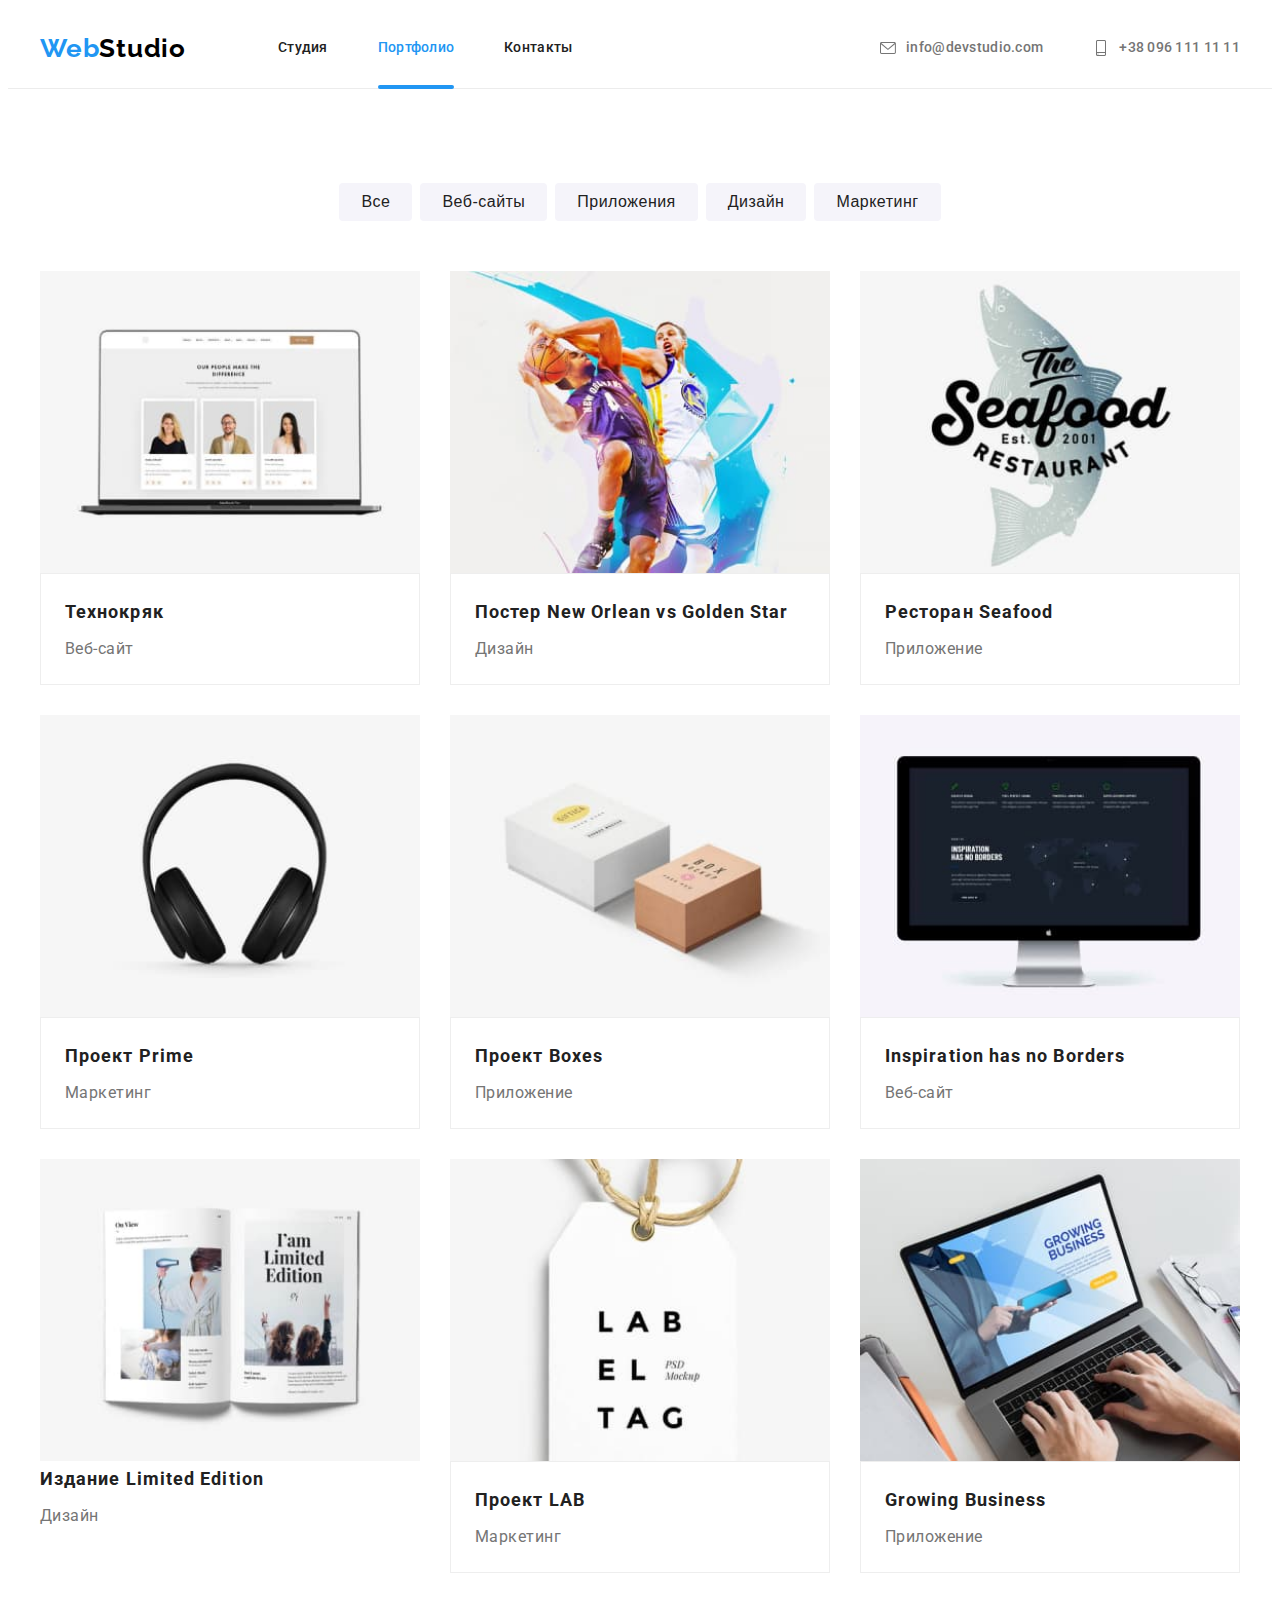
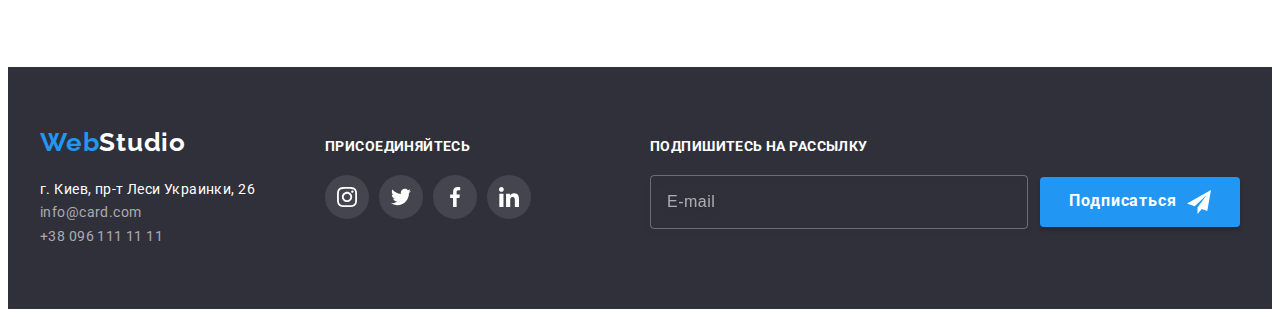
==== commit 39e88902: "mod-end" ====
--- a/portfolio.html
+++ b/portfolio.html
@@ -19,7 +19,7 @@
     <header class="header">
     <div class="conteiner header__conteiner">
         <nav class="main-nav">
-            <a href="./index.html" class="logo">Web<span class="main-nav__logo">Studio</span></a>
+            <a href="./index.html" class="logo">Web<span class="logo__dark">Studio</span></a>
             <ul class="navigation">
                 <li class="navigation__item"><a href="./index.html"
                         class="navigation__link">Студия</a></li>
@@ -218,7 +218,7 @@
 <footer class="footer-content">
     <div class="conteiner footer-cont">
         <div class="footer-address">
-            <a href="./index.html" class="logo">Web<span class="address__logo">Studio</span></a>
+            <a href="./index.html" class="logo">Web<span class="logo__light">Studio</span></a>
             <address class="address">
                 <ul class="address__list">
                     <li class="address__item"><a href="https://goo.gl/maps/u7s4JfAXsdi9T45p8" class="address__map"
